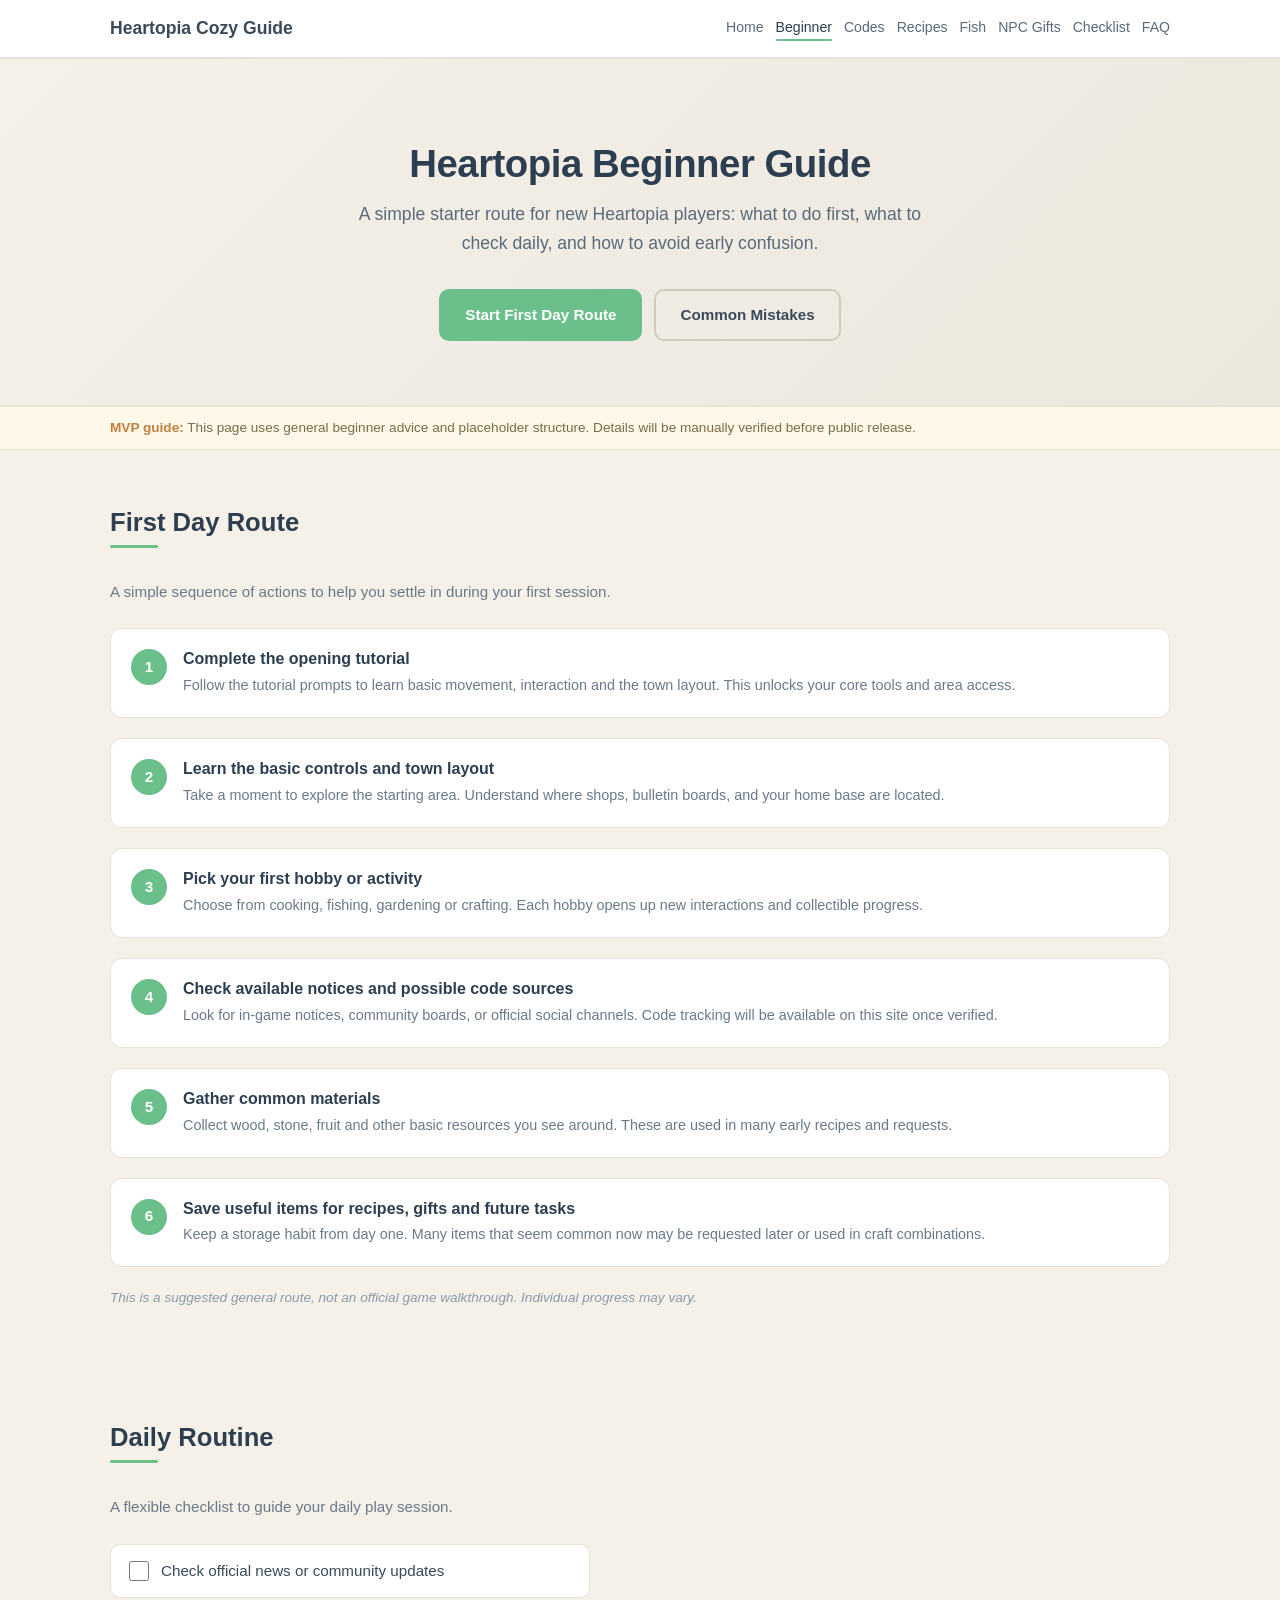
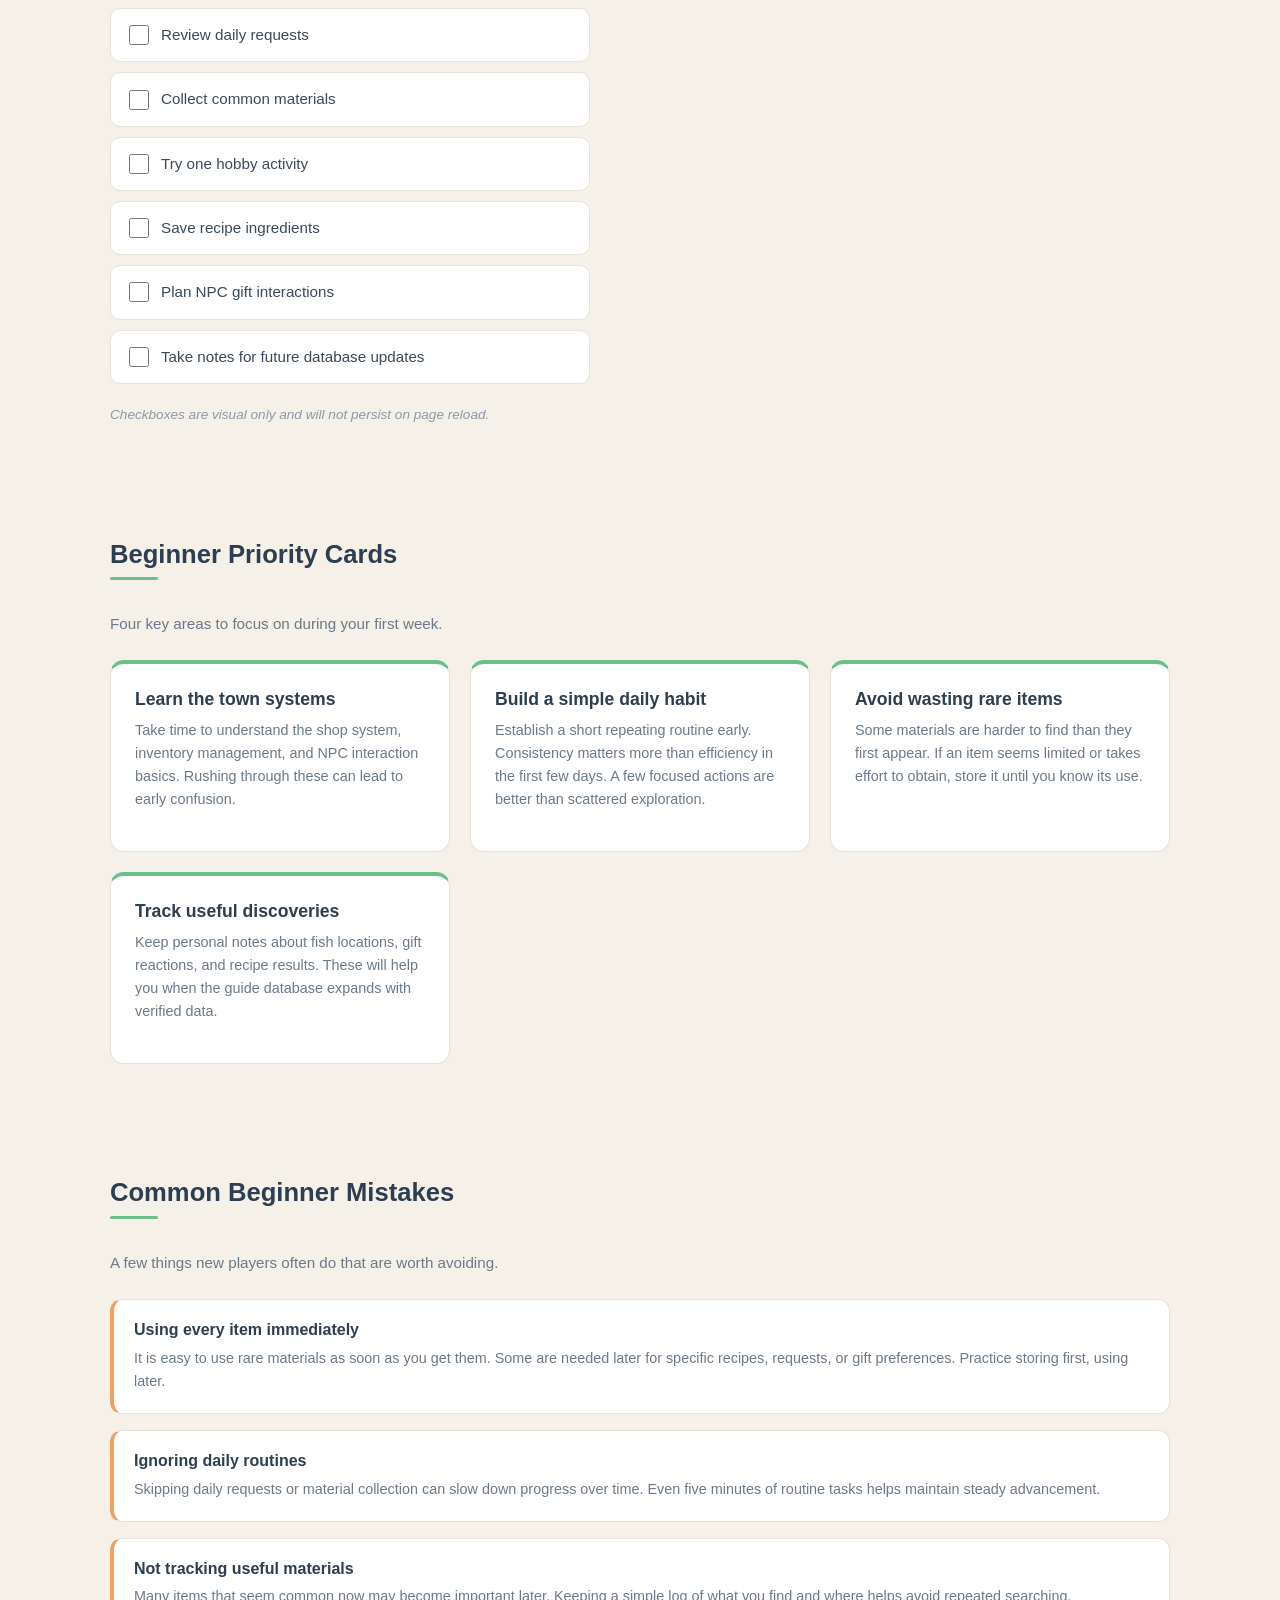
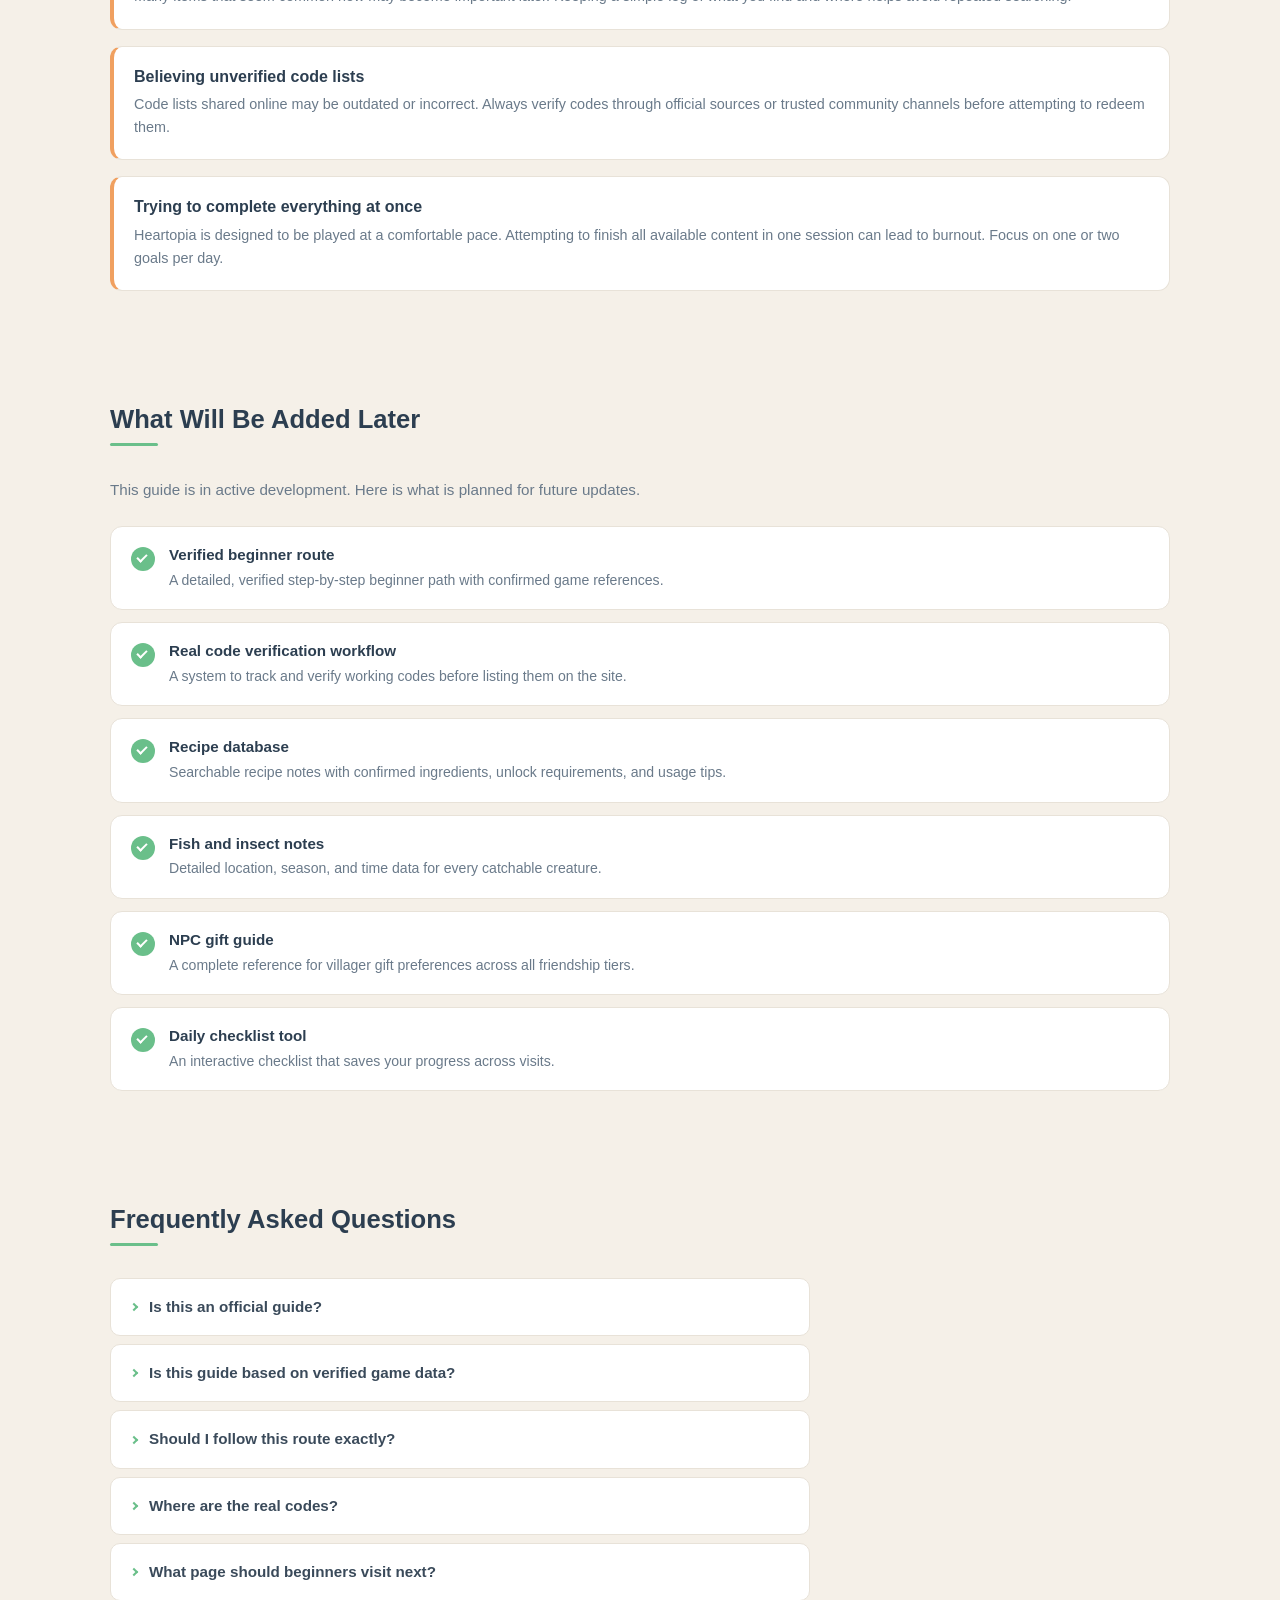
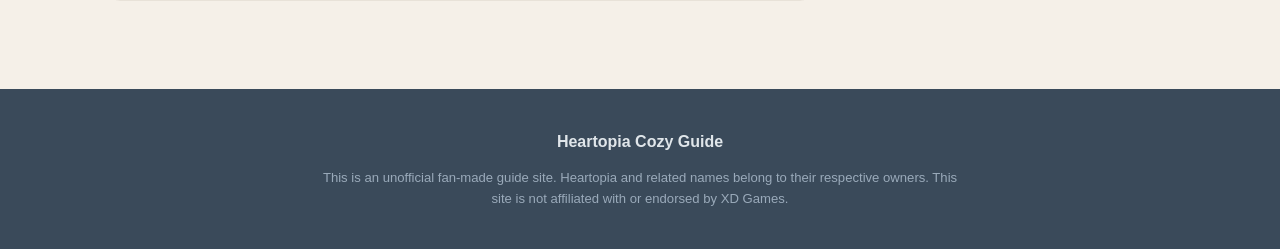
==== beginner-guide.html @ 48060cfd "feat: add heartopia cozy guide static mvp" ====
<!DOCTYPE html>
<html lang="en">
<head>
  <meta charset="UTF-8">
  <meta name="viewport" content="width=device-width, initial-scale=1.0">
  <title>Beginner Guide &mdash; Heartopia Cozy Guide</title>
  <link rel="stylesheet" href="styles.css">
</head>
<body>

  <!-- ===== HEADER ===== -->
  <header class="site-header">
    <div class="container header-inner">
      <a href="index.html" class="logo">Heartopia Cozy Guide</a>
      <nav class="main-nav">
        <a href="index.html">Home</a>
        <a href="beginner-guide.html" class="nav-active">Beginner</a>
        <a href="codes.html">Codes</a>
        <a href="recipes.html">Recipes</a>
        <a href="fish.html">Fish</a>
        <a href="npc-gifts.html">NPC Gifts</a>
        <a href="checklist.html">Checklist</a>
        <a href="#">FAQ</a>
      </nav>
    </div>
  </header>

  <!-- ===== HERO ===== -->
  <section class="hero">
    <div class="container hero-content">
      <h1>Heartopia Beginner Guide</h1>
      <p class="hero-subtitle">A simple starter route for new Heartopia players: what to do first, what to check daily, and how to avoid early confusion.</p>
      <div class="hero-actions">
        <a href="#first-day" class="btn btn-primary">Start First Day Route</a>
        <a href="#mistakes" class="btn btn-secondary">Common Mistakes</a>
      </div>
    </div>
  </section>

  <!-- ===== MVP STATUS BANNER ===== -->
  <div class="mvp-banner">
    <div class="container">
      <p><strong>MVP guide:</strong> This page uses general beginner advice and placeholder structure. Details will be manually verified before public release.</p>
    </div>
  </div>

  <!-- ===== FIRST DAY ROUTE ===== -->
  <section id="first-day" class="section">
    <div class="container">
      <h2 class="section-title">First Day Route</h2>
      <p class="section-subtitle">A simple sequence of actions to help you settle in during your first session.</p>
      <div class="steps-list">
        <div class="step">
          <span class="step-num">1</span>
          <div class="step-body">
            <h3>Complete the opening tutorial</h3>
            <p>Follow the tutorial prompts to learn basic movement, interaction and the town layout. This unlocks your core tools and area access.</p>
          </div>
        </div>
        <div class="step">
          <span class="step-num">2</span>
          <div class="step-body">
            <h3>Learn the basic controls and town layout</h3>
            <p>Take a moment to explore the starting area. Understand where shops, bulletin boards, and your home base are located.</p>
          </div>
        </div>
        <div class="step">
          <span class="step-num">3</span>
          <div class="step-body">
            <h3>Pick your first hobby or activity</h3>
            <p>Choose from cooking, fishing, gardening or crafting. Each hobby opens up new interactions and collectible progress.</p>
          </div>
        </div>
        <div class="step">
          <span class="step-num">4</span>
          <div class="step-body">
            <h3>Check available notices and possible code sources</h3>
            <p>Look for in-game notices, community boards, or official social channels. Code tracking will be available on this site once verified.</p>
          </div>
        </div>
        <div class="step">
          <span class="step-num">5</span>
          <div class="step-body">
            <h3>Gather common materials</h3>
            <p>Collect wood, stone, fruit and other basic resources you see around. These are used in many early recipes and requests.</p>
          </div>
        </div>
        <div class="step">
          <span class="step-num">6</span>
          <div class="step-body">
            <h3>Save useful items for recipes, gifts and future tasks</h3>
            <p>Keep a storage habit from day one. Many items that seem common now may be requested later or used in craft combinations.</p>
          </div>
        </div>
      </div>
      <p class="footnote">This is a suggested general route, not an official game walkthrough. Individual progress may vary.</p>
    </div>
  </section>

  <!-- ===== DAILY ROUTINE ===== -->
  <section class="section">
    <div class="container">
      <h2 class="section-title">Daily Routine</h2>
      <p class="section-subtitle">A flexible checklist to guide your daily play session.</p>
      <div class="checklist-items">
        <label class="check-item">
          <input type="checkbox"> <span>Check official news or community updates</span>
        </label>
        <label class="check-item">
          <input type="checkbox"> <span>Review daily requests</span>
        </label>
        <label class="check-item">
          <input type="checkbox"> <span>Collect common materials</span>
        </label>
        <label class="check-item">
          <input type="checkbox"> <span>Try one hobby activity</span>
        </label>
        <label class="check-item">
          <input type="checkbox"> <span>Save recipe ingredients</span>
        </label>
        <label class="check-item">
          <input type="checkbox"> <span>Plan NPC gift interactions</span>
        </label>
        <label class="check-item">
          <input type="checkbox"> <span>Take notes for future database updates</span>
        </label>
      </div>
      <p class="footnote">Checkboxes are visual only and will not persist on page reload.</p>
    </div>
  </section>

  <!-- ===== BEGINNER PRIORITY CARDS ===== -->
  <section class="section">
    <div class="container">
      <h2 class="section-title">Beginner Priority Cards</h2>
      <p class="section-subtitle">Four key areas to focus on during your first week.</p>
      <div class="cards-grid">
        <div class="card card-priority">
          <h3>Learn the town systems</h3>
          <p>Take time to understand the shop system, inventory management, and NPC interaction basics. Rushing through these can lead to early confusion.</p>
        </div>
        <div class="card card-priority">
          <h3>Build a simple daily habit</h3>
          <p>Establish a short repeating routine early. Consistency matters more than efficiency in the first few days. A few focused actions are better than scattered exploration.</p>
        </div>
        <div class="card card-priority">
          <h3>Avoid wasting rare items</h3>
          <p>Some materials are harder to find than they first appear. If an item seems limited or takes effort to obtain, store it until you know its use.</p>
        </div>
        <div class="card card-priority">
          <h3>Track useful discoveries</h3>
          <p>Keep personal notes about fish locations, gift reactions, and recipe results. These will help you when the guide database expands with verified data.</p>
        </div>
      </div>
    </div>
  </section>

  <!-- ===== COMMON BEGINNER MISTAKES ===== -->
  <section id="mistakes" class="section">
    <div class="container">
      <h2 class="section-title">Common Beginner Mistakes</h2>
      <p class="section-subtitle">A few things new players often do that are worth avoiding.</p>
      <div class="mistakes-list">
        <div class="mistake-item">
          <h3>Using every item immediately</h3>
          <p class="mistake-consequence">It is easy to use rare materials as soon as you get them. Some are needed later for specific recipes, requests, or gift preferences. Practice storing first, using later.</p>
        </div>
        <div class="mistake-item">
          <h3>Ignoring daily routines</h3>
          <p class="mistake-consequence">Skipping daily requests or material collection can slow down progress over time. Even five minutes of routine tasks helps maintain steady advancement.</p>
        </div>
        <div class="mistake-item">
          <h3>Not tracking useful materials</h3>
          <p class="mistake-consequence">Many items that seem common now may become important later. Keeping a simple log of what you find and where helps avoid repeated searching.</p>
        </div>
        <div class="mistake-item">
          <h3>Believing unverified code lists</h3>
          <p class="mistake-consequence">Code lists shared online may be outdated or incorrect. Always verify codes through official sources or trusted community channels before attempting to redeem them.</p>
        </div>
        <div class="mistake-item">
          <h3>Trying to complete everything at once</h3>
          <p class="mistake-consequence">Heartopia is designed to be played at a comfortable pace. Attempting to finish all available content in one session can lead to burnout. Focus on one or two goals per day.</p>
        </div>
      </div>
    </div>
  </section>

  <!-- ===== WHAT WILL BE ADDED LATER ===== -->
  <section class="section">
    <div class="container">
      <h2 class="section-title">What Will Be Added Later</h2>
      <p class="section-subtitle">This guide is in active development. Here is what is planned for future updates.</p>
      <div class="future-list">
        <div class="future-item">
          <span class="future-icon"></span>
          <div>
            <h3>Verified beginner route</h3>
            <p>A detailed, verified step-by-step beginner path with confirmed game references.</p>
          </div>
        </div>
        <div class="future-item">
          <span class="future-icon"></span>
          <div>
            <h3>Real code verification workflow</h3>
            <p>A system to track and verify working codes before listing them on the site.</p>
          </div>
        </div>
        <div class="future-item">
          <span class="future-icon"></span>
          <div>
            <h3>Recipe database</h3>
            <p>Searchable recipe notes with confirmed ingredients, unlock requirements, and usage tips.</p>
          </div>
        </div>
        <div class="future-item">
          <span class="future-icon"></span>
          <div>
            <h3>Fish and insect notes</h3>
            <p>Detailed location, season, and time data for every catchable creature.</p>
          </div>
        </div>
        <div class="future-item">
          <span class="future-icon"></span>
          <div>
            <h3>NPC gift guide</h3>
            <p>A complete reference for villager gift preferences across all friendship tiers.</p>
          </div>
        </div>
        <div class="future-item">
          <span class="future-icon"></span>
          <div>
            <h3>Daily checklist tool</h3>
            <p>An interactive checklist that saves your progress across visits.</p>
          </div>
        </div>
      </div>
    </div>
  </section>

  <!-- ===== FAQ ===== -->
  <section class="section">
    <div class="container">
      <h2 class="section-title">Frequently Asked Questions</h2>
      <div class="faq-list">
        <details class="faq-item">
          <summary>Is this an official guide?</summary>
          <p>No. This is an unofficial fan-made guide. It is not affiliated with XD Games or the Heartopia development team.</p>
        </details>
        <details class="faq-item">
          <summary>Is this guide based on verified game data?</summary>
          <p>Not yet. This MVP page uses general beginner advice and placeholder content. All data will be manually verified before the guide is marked as accurate.</p>
        </details>
        <details class="faq-item">
          <summary>Should I follow this route exactly?</summary>
          <p>No. This is a suggested path based on common beginner experiences. Your actual progress may differ depending on in-game updates, personal play style, and available content.</p>
        </details>
        <details class="faq-item">
          <summary>Where are the real codes?</summary>
          <p>No working codes are listed on this site yet. The Codes section currently shows sample placeholders. Verified codes will be added once a confirmation workflow is in place.</p>
        </details>
        <details class="faq-item">
          <summary>What page should beginners visit next?</summary>
          <p>Start with this beginner guide, then explore the Codes, Recipes, Fish and NPC Gifts sections as they become available. Each section will link back to related beginner content.</p>
        </details>
      </div>
    </div>
  </section>

  <!-- ===== FOOTER ===== -->
  <footer class="site-footer">
    <div class="container footer-inner">
      <p class="footer-brand">Heartopia Cozy Guide</p>
      <p class="footer-disclaimer">This is an unofficial fan-made guide site. Heartopia and related names belong to their respective owners. This site is not affiliated with or endorsed by XD Games.</p>
    </div>
  </footer>

  <script src="script.js"></script>
</body>
</html>
---- styles.css ----
/* ============================================================
   Heartopia Cozy Guide — Styles
   Cozy notebook / warm island journal theme
   ============================================================ */

/* ---------- Reset & Base ---------- */
*, *::before, *::after {
  box-sizing: border-box;
  margin: 0;
  padding: 0;
}

html {
  scroll-behavior: smooth;
}

body {
  font-family: -apple-system, BlinkMacSystemFont, "Segoe UI", Roboto, "Helvetica Neue", Arial, sans-serif;
  background-color: #F5F0E8;
  color: #3A4A5A;
  line-height: 1.6;
}

.container {
  max-width: 1100px;
  margin: 0 auto;
  padding: 0 20px;
}

/* ---------- Typography ---------- */
h1, h2, h3 {
  font-weight: 600;
  line-height: 1.3;
}

a {
  color: #6ABF8A;
  text-decoration: none;
  transition: color 0.2s;
}

a:hover {
  color: #5AAB7A;
}

.section {
  padding: 56px 0;
}

.section-title {
  font-size: 1.6rem;
  margin-bottom: 24px;
  color: #2C3E50;
  position: relative;
  padding-bottom: 8px;
}

.section-title::after {
  content: '';
  display: block;
  width: 48px;
  height: 3px;
  background: #6ABF8A;
  border-radius: 2px;
  margin-top: 6px;
}

.section-subtitle {
  font-size: 0.95rem;
  color: #6A7A8A;
  margin-bottom: 24px;
}

.footnote {
  font-size: 0.85rem;
  color: #8A9AAA;
  margin-top: 20px;
  font-style: italic;
}

/* ---------- Header ---------- */
.site-header {
  background: #FFFFFF;
  border-bottom: 2px solid #E8E2D8;
  padding: 12px 0;
  position: sticky;
  top: 0;
  z-index: 100;
}

.header-inner {
  display: flex;
  align-items: center;
  justify-content: space-between;
  flex-wrap: wrap;
  gap: 10px;
}

.logo {
  font-size: 1.1rem;
  font-weight: 700;
  color: #3A4A5A;
  white-space: nowrap;
}

.logo:hover {
  color: #6ABF8A;
}

.main-nav {
  display: flex;
  flex-wrap: wrap;
  gap: 6px 12px;
}

.main-nav a {
  font-size: 0.88rem;
  font-weight: 500;
  color: #5A6A7A;
  padding: 4px 0;
  position: relative;
}

.main-nav a::after {
  content: '';
  display: block;
  width: 0;
  height: 2px;
  background: #F0A060;
  transition: width 0.25s;
  border-radius: 1px;
}

.main-nav a:hover::after {
  width: 100%;
}

.main-nav a.nav-active {
  color: #2C3E50;
}

.main-nav a.nav-active::after {
  width: 100%;
  background: #6ABF8A;
}

/* ---------- Hero ---------- */
.hero {
  background: linear-gradient(135deg, #F5F0E8 0%, #EDE8DE 100%);
  padding: 80px 0 64px;
  text-align: center;
  border-bottom: 2px solid #E8E2D8;
}

.hero h1 {
  font-size: 2.4rem;
  color: #2C3E50;
  margin-bottom: 12px;
  letter-spacing: -0.5px;
}

.hero-subtitle {
  font-size: 1.1rem;
  color: #5A6A7A;
  max-width: 600px;
  margin: 0 auto 32px;
}

.hero-actions {
  display: flex;
  flex-wrap: wrap;
  gap: 12px;
  justify-content: center;
}

/* ---------- Buttons ---------- */
.btn {
  display: inline-block;
  padding: 12px 24px;
  border-radius: 10px;
  font-size: 0.95rem;
  font-weight: 600;
  cursor: pointer;
  transition: all 0.25s;
  border: 2px solid transparent;
}

.btn-primary {
  background: #6ABF8A;
  color: #FFFFFF;
  border-color: #6ABF8A;
}

.btn-primary:hover {
  background: #5AAB7A;
  border-color: #5AAB7A;
  color: #FFFFFF;
  transform: translateY(-1px);
  box-shadow: 0 4px 12px rgba(106, 191, 138, 0.3);
}

.btn-secondary {
  background: transparent;
  color: #3A4A5A;
  border-color: #D0CABE;
}

.btn-secondary:hover {
  background: #FFFFFF;
  border-color: #F0A060;
  color: #2C3E50;
  transform: translateY(-1px);
}

/* ---------- MVP Banner ---------- */
.mvp-banner {
  background: #FEF8E8;
  border-bottom: 1px solid #E8E2D8;
  padding: 10px 0;
  font-size: 0.85rem;
  color: #7A6A4A;
}

.mvp-banner strong {
  color: #C08040;
}

/* ---------- Quick Cards ---------- */
.cards-grid {
  display: grid;
  grid-template-columns: repeat(auto-fill, minmax(280px, 1fr));
  gap: 20px;
}

.card {
  background: #FFFFFF;
  border: 1px solid #E8E2D8;
  border-radius: 14px;
  padding: 24px;
  transition: transform 0.2s, box-shadow 0.2s;
}

.card:hover {
  transform: translateY(-3px);
  box-shadow: 0 8px 24px rgba(0, 0, 0, 0.06);
}

.card h3 {
  font-size: 1.1rem;
  color: #2C3E50;
  margin-bottom: 8px;
}

.card p {
  font-size: 0.9rem;
  color: #6A7A8A;
  margin-bottom: 16px;
}

.tag {
  display: inline-block;
  font-size: 0.75rem;
  font-weight: 600;
  padding: 4px 10px;
  border-radius: 20px;
  text-transform: uppercase;
  letter-spacing: 0.5px;
}

.tag-preview {
  background: #E8F5EE;
  color: #4A9A6A;
}

.tag-coming {
  background: #FEF0E6;
  color: #D08040;
}

/* ---------- Beginner Route Steps ---------- */
.steps-list {
  display: flex;
  flex-direction: column;
  gap: 20px;
}

.step {
  display: flex;
  gap: 16px;
  align-items: flex-start;
  background: #FFFFFF;
  border: 1px solid #E8E2D8;
  border-radius: 12px;
  padding: 20px;
}

.step-num {
  flex-shrink: 0;
  width: 36px;
  height: 36px;
  border-radius: 50%;
  background: #6ABF8A;
  color: #FFFFFF;
  display: flex;
  align-items: center;
  justify-content: center;
  font-weight: 700;
  font-size: 0.95rem;
}

.step-body h3 {
  font-size: 1rem;
  color: #2C3E50;
  margin-bottom: 4px;
}

.step-body p {
  font-size: 0.9rem;
  color: #6A7A8A;
}

/* ---------- Codes Preview ---------- */
.codes-warning {
  background: #FFF0E8;
  border: 1px solid #F0C8B0;
  border-radius: 10px;
  padding: 12px 16px;
  margin-bottom: 20px;
  font-size: 0.88rem;
  color: #8A4A2A;
  line-height: 1.5;
}

.codes-list {
  display: flex;
  flex-direction: column;
  gap: 12px;
  max-width: 520px;
}

.code-item {
  display: flex;
  align-items: center;
  justify-content: space-between;
  background: #FFFFFF;
  border: 1px solid #E8E2D8;
  border-radius: 10px;
  padding: 14px 18px;
}

.code-item code {
  font-family: "SF Mono", "Fira Code", "Consolas", monospace;
  font-size: 0.9rem;
  color: #2C3E50;
  background: #F5F0E8;
  padding: 4px 10px;
  border-radius: 6px;
  word-break: break-all;
}

.btn-copy {
  flex-shrink: 0;
  padding: 6px 16px;
  font-size: 0.82rem;
  font-weight: 600;
  background: #F0A060;
  color: #FFFFFF;
  border: none;
  border-radius: 8px;
  cursor: pointer;
  transition: background 0.2s;
}

.btn-copy:hover {
  background: #E08A40;
}

.btn-copy:active {
  transform: scale(0.96);
}

.btn-copy.copied {
  background: #6ABF8A;
}

/* ---------- Database Preview ---------- */
.db-grid {
  display: grid;
  grid-template-columns: repeat(auto-fill, minmax(280px, 1fr));
  gap: 24px;
}

.db-block {
  background: #FFFFFF;
  border: 1px solid #E8E2D8;
  border-radius: 14px;
  padding: 20px;
}

.db-block h3 {
  font-size: 1.05rem;
  color: #2C3E50;
  margin-bottom: 14px;
}

.db-block table {
  width: 100%;
  border-collapse: collapse;
  font-size: 0.88rem;
}

.db-block th {
  text-align: left;
  font-weight: 600;
  color: #3A4A5A;
  padding: 8px 6px 8px 0;
  border-bottom: 2px solid #E8E2D8;
}

.db-block td {
  padding: 8px 6px 8px 0;
  border-bottom: 1px solid #F0ECE4;
  color: #5A6A7A;
}

.db-block tr:last-child td {
  border-bottom: none;
}

.db-note {
  font-size: 0.82rem;
  color: #8A9AAA;
  margin-top: 12px;
  padding-top: 10px;
  border-top: 1px solid #F0ECE4;
  font-style: italic;
}

/* ---------- Checklist ---------- */
.checklist-items {
  display: flex;
  flex-direction: column;
  gap: 10px;
  max-width: 480px;
}

.check-item {
  display: flex;
  align-items: center;
  gap: 12px;
  background: #FFFFFF;
  border: 1px solid #E8E2D8;
  border-radius: 10px;
  padding: 14px 18px;
  font-size: 0.95rem;
  color: #3A4A5A;
  cursor: pointer;
  transition: background 0.2s;
}

.check-item:hover {
  background: #FAF8F4;
}

.check-item input[type="checkbox"] {
  width: 20px;
  height: 20px;
  accent-color: #6ABF8A;
  cursor: pointer;
  border-radius: 4px;
  flex-shrink: 0;
}

.check-item input[type="checkbox"]:checked + span {
  color: #8A9AAA;
  text-decoration: line-through;
}

/* ---------- Beginner Guide: Mistakes ---------- */
.mistakes-list {
  display: flex;
  flex-direction: column;
  gap: 16px;
}

.mistake-item {
  background: #FFFFFF;
  border: 1px solid #E8E2D8;
  border-radius: 12px;
  padding: 20px;
  border-left: 4px solid #F0A060;
}

.mistake-item h3 {
  font-size: 1rem;
  color: #2C3E50;
  margin-bottom: 6px;
}

.mistake-consequence {
  font-size: 0.9rem;
  color: #6A7A8A;
  line-height: 1.6;
}

/* ---------- Beginner Guide: Priority Cards ---------- */
.card-priority {
  border-top: 4px solid #6ABF8A;
}

/* ---------- Beginner Guide: Future List ---------- */
.future-list {
  display: flex;
  flex-direction: column;
  gap: 12px;
}

.future-item {
  display: flex;
  gap: 14px;
  align-items: flex-start;
  background: #FFFFFF;
  border: 1px solid #E8E2D8;
  border-radius: 12px;
  padding: 18px 20px;
}

.future-icon {
  flex-shrink: 0;
  width: 24px;
  height: 24px;
  border-radius: 50%;
  background: #6ABF8A;
  margin-top: 2px;
  position: relative;
}

.future-icon::after {
  content: '';
  position: absolute;
  left: 8px;
  top: 5px;
  width: 6px;
  height: 10px;
  border: solid #FFFFFF;
  border-width: 0 2px 2px 0;
  transform: rotate(45deg);
}

.future-item h3 {
  font-size: 0.95rem;
  color: #2C3E50;
  margin-bottom: 4px;
}

.future-item p {
  font-size: 0.88rem;
  color: #6A7A8A;
}

/* ---------- FAQ ---------- */
.faq-list {
  display: flex;
  flex-direction: column;
  gap: 8px;
  max-width: 700px;
}

.faq-item {
  background: #FFFFFF;
  border: 1px solid #E8E2D8;
  border-radius: 10px;
  overflow: hidden;
}

.faq-item summary {
  padding: 16px 20px;
  font-weight: 600;
  font-size: 0.95rem;
  color: #3A4A5A;
  cursor: pointer;
  list-style: none;
  display: flex;
  align-items: center;
  transition: color 0.2s;
}

.faq-item summary::-webkit-details-marker {
  display: none;
}

.faq-item summary::before {
  content: '';
  display: inline-block;
  width: 6px;
  height: 6px;
  border-right: 2px solid #6ABF8A;
  border-bottom: 2px solid #6ABF8A;
  transform: rotate(-45deg);
  margin-right: 12px;
  transition: transform 0.25s;
  flex-shrink: 0;
}

.faq-item[open] summary::before {
  transform: rotate(45deg);
}

.faq-item summary:hover {
  color: #2C3E50;
}

.faq-item p {
  padding: 0 20px 16px 38px;
  font-size: 0.9rem;
  color: #6A7A8A;
  line-height: 1.6;
}

/* ---------- Recipes: Status Cards ---------- */
.status-card {
  border-top: 4px solid #F0A060;
}

/* ---------- Recipes: Search Box ---------- */
.search-box {
  margin-bottom: 20px;
}

.search-box input {
  width: 100%;
  max-width: 400px;
  padding: 10px 16px;
  font-size: 0.95rem;
  font-family: inherit;
  border: 2px solid #D0CABE;
  border-radius: 10px;
  background: #FFFFFF;
  color: #3A4A5A;
  outline: none;
  transition: border-color 0.2s;
}

.search-box input:focus {
  border-color: #6ABF8A;
}

.search-box input::placeholder {
  color: #AAB5C0;
}

/* ---------- Recipes: Table ---------- */
.table-wrap {
  overflow-x: auto;
}

.recipe-table,
.data-table {
  width: 100%;
  border-collapse: collapse;
  font-size: 0.88rem;
  background: #FFFFFF;
  border: 1px solid #E8E2D8;
  border-radius: 14px;
  overflow: hidden;
}

.recipe-table th,
.data-table th {
  text-align: left;
  font-weight: 600;
  color: #FFFFFF;
  background: #6ABF8A;
  padding: 12px 14px;
  white-space: nowrap;
}

.recipe-table td,
.data-table td {
  padding: 11px 14px;
  border-bottom: 1px solid #F0ECE4;
  color: #5A6A7A;
}

.recipe-table tbody tr:last-child td,
.data-table tbody tr:last-child td {
  border-bottom: none;
}

.recipe-table tbody tr:hover,
.data-table tbody tr:hover {
  background: #F8FCFA;
}

.status-placeholder {
  display: inline-block;
  font-size: 0.78rem;
  font-weight: 600;
  padding: 3px 10px;
  border-radius: 20px;
  background: #FEF0E6;
  color: #D08040;
  text-transform: uppercase;
  letter-spacing: 0.5px;
}

.search-no-result {
  font-size: 0.9rem;
  color: #8A9AAA;
  padding: 20px 0 0;
  font-style: italic;
}

/* ---------- Recipes: Data Policy ---------- */
.data-policy {
  display: grid;
  grid-template-columns: repeat(auto-fill, minmax(280px, 1fr));
  gap: 16px;
}

.policy-item {
  background: #FFFFFF;
  border: 1px solid #E8E2D8;
  border-radius: 12px;
  padding: 20px;
}

.policy-item h3 {
  font-size: 0.95rem;
  color: #2C3E50;
  margin-bottom: 8px;
}

.policy-item p {
  font-size: 0.88rem;
  color: #6A7A8A;
  line-height: 1.6;
}

/* ---------- Codes: Empty State ---------- */
.empty-state {
  background: #FFFFFF;
  border: 2px dashed #D0CABE;
  border-radius: 14px;
  padding: 48px 24px;
  text-align: center;
}

.empty-state-title {
  font-size: 1.2rem;
  font-weight: 700;
  color: #3A4A5A;
  margin-bottom: 12px;
}

.empty-state-desc {
  font-size: 0.9rem;
  color: #6A7A8A;
  line-height: 1.6;
  max-width: 520px;
  margin: 0 auto;
}

/* ---------- Codes: Code Status Cards ---------- */
.code-status-grid {
  grid-template-columns: repeat(auto-fill, minmax(220px, 1fr));
}

.code-status {
  border-top: 4px solid #F0A060;
  text-align: center;
}

.code-status h3 {
  color: #2C3E50;
  margin-bottom: 8px;
}

.code-status p {
  font-size: 0.88rem;
  margin-bottom: 0;
}

/* ---------- Codes: Table Empty Row ---------- */
.data-table td.empty-row {
  text-align: center;
  font-style: italic;
  color: #8A9AAA;
  padding: 24px 14px;
}

/* ---------- Checklist: Groups ---------- */
.checklist-groups {
  display: grid;
  grid-template-columns: repeat(auto-fill, minmax(300px, 1fr));
  gap: 20px;
}

.checklist-card {
  background: #FFFFFF;
  border: 1px solid #E8E2D8;
  border-radius: 14px;
  padding: 20px;
}

.checklist-group-title {
  font-size: 1rem;
  color: #2C3E50;
  margin-bottom: 14px;
  padding-bottom: 8px;
  border-bottom: 2px solid #6ABF8A;
}

.checklist-group {
  display: flex;
  flex-direction: column;
  gap: 8px;
}

.checklist-item {
  font-size: 0.88rem;
  padding: 10px 14px;
  cursor: pointer;
}

/* ---------- Checklist: Progress Placeholder ---------- */
.progress-placeholder {
  background: #FFFFFF;
  border: 2px dashed #D0CABE;
  border-radius: 14px;
  padding: 36px 24px;
  text-align: center;
}

.progress-placeholder-title {
  font-size: 1rem;
  font-weight: 700;
  color: #3A4A5A;
  margin-bottom: 10px;
}

.progress-placeholder-desc {
  font-size: 0.9rem;
  color: #6A7A8A;
  line-height: 1.6;
  max-width: 480px;
  margin: 0 auto;
}

/* ---------- Footer ---------- */
.site-footer {
  background: #3A4A5A;
  color: #C0C8D0;
  padding: 40px 0;
  margin-top: 32px;
}

.footer-inner {
  text-align: center;
}

.footer-brand {
  font-size: 1rem;
  font-weight: 700;
  color: #E0E6EA;
  margin-bottom: 12px;
}

.footer-disclaimer {
  font-size: 0.82rem;
  line-height: 1.6;
  max-width: 650px;
  margin: 0 auto;
  color: #9AAABA;
}

/* ---------- Responsive ---------- */
@media (max-width: 640px) {
  .hero {
    padding: 48px 0 40px;
  }

  .hero h1 {
    font-size: 1.6rem;
  }

  .hero-subtitle {
    font-size: 0.95rem;
  }

  .hero-actions {
    flex-direction: column;
    align-items: center;
  }

  .btn {
    width: 100%;
    max-width: 320px;
    text-align: center;
  }

  .section {
    padding: 36px 0;
  }

  .section-title {
    font-size: 1.3rem;
  }

  .cards-grid {
    grid-template-columns: 1fr;
  }

  .db-grid {
    grid-template-columns: 1fr;
  }

  .header-inner {
    flex-direction: column;
    align-items: flex-start;
  }
}

@media (min-width: 641px) and (max-width: 900px) {
  .cards-grid {
    grid-template-columns: repeat(2, 1fr);
  }

  .db-grid {
    grid-template-columns: repeat(2, 1fr);
  }
}
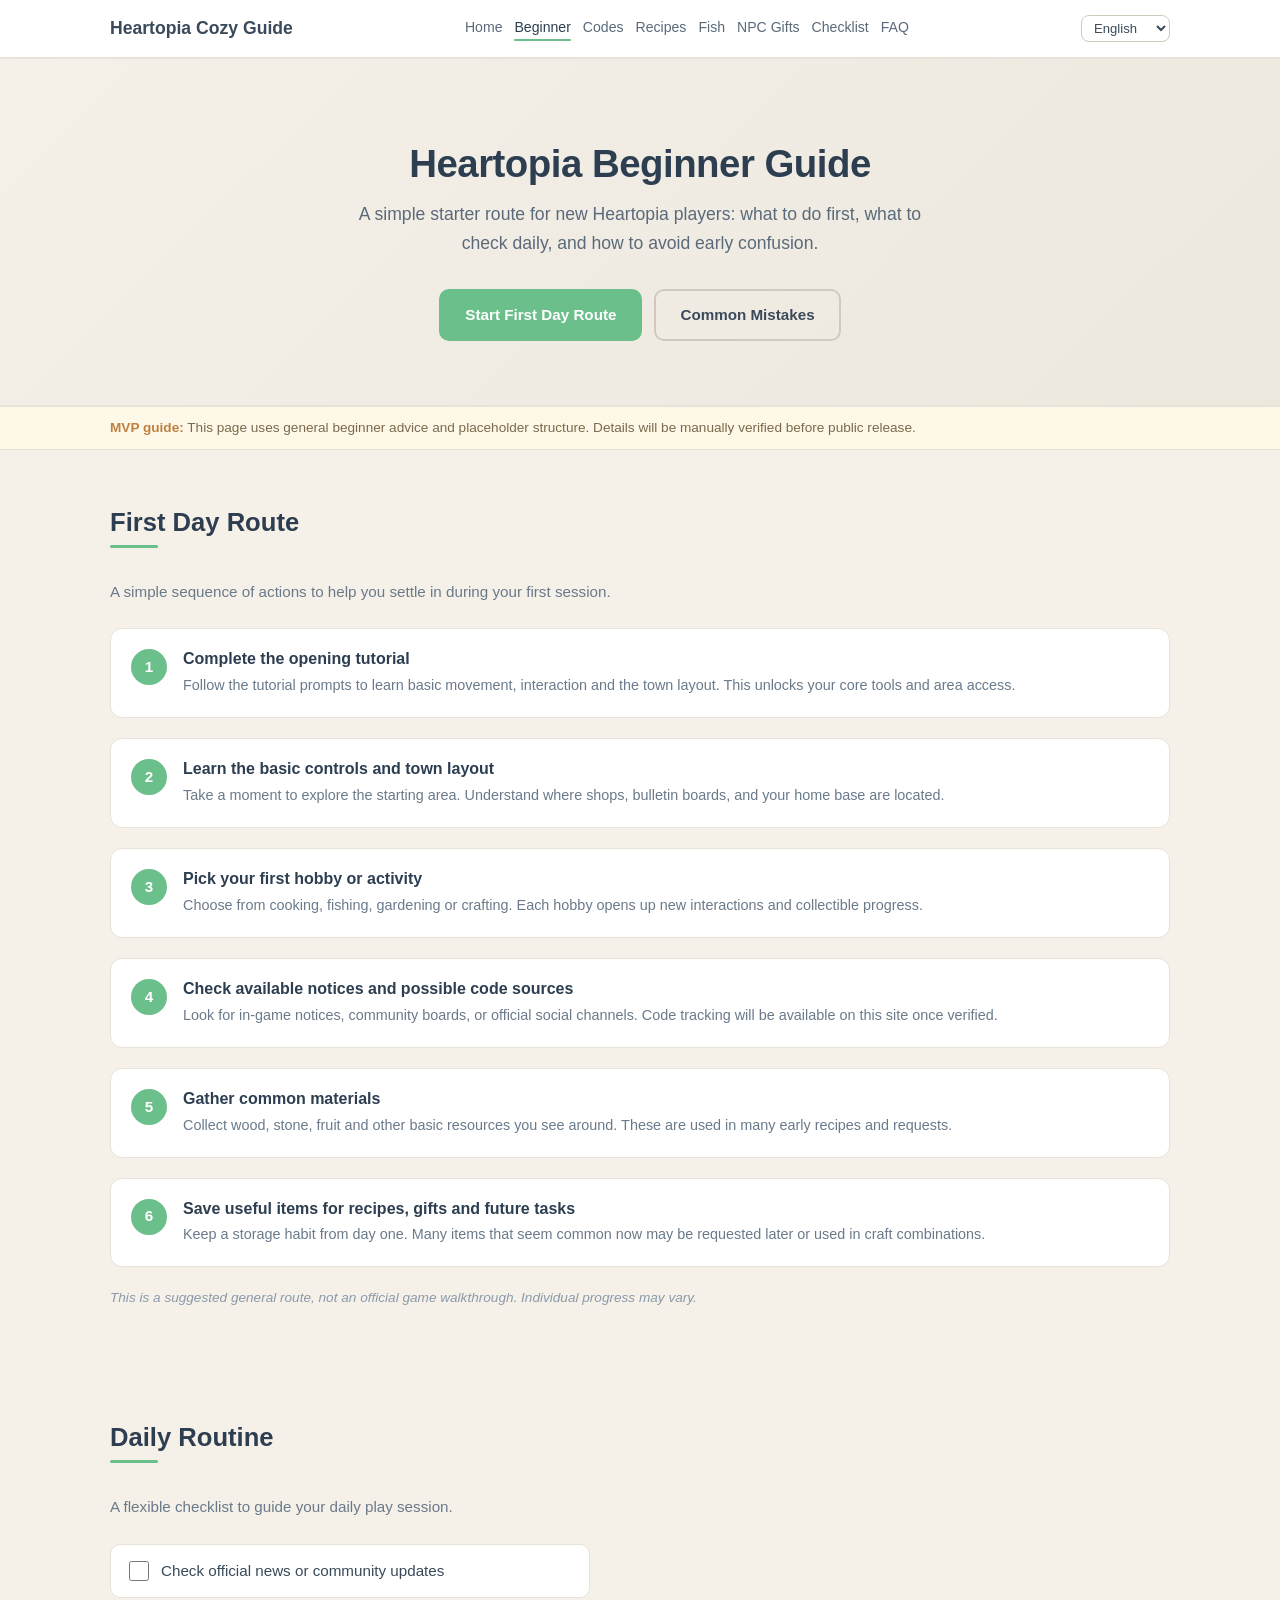
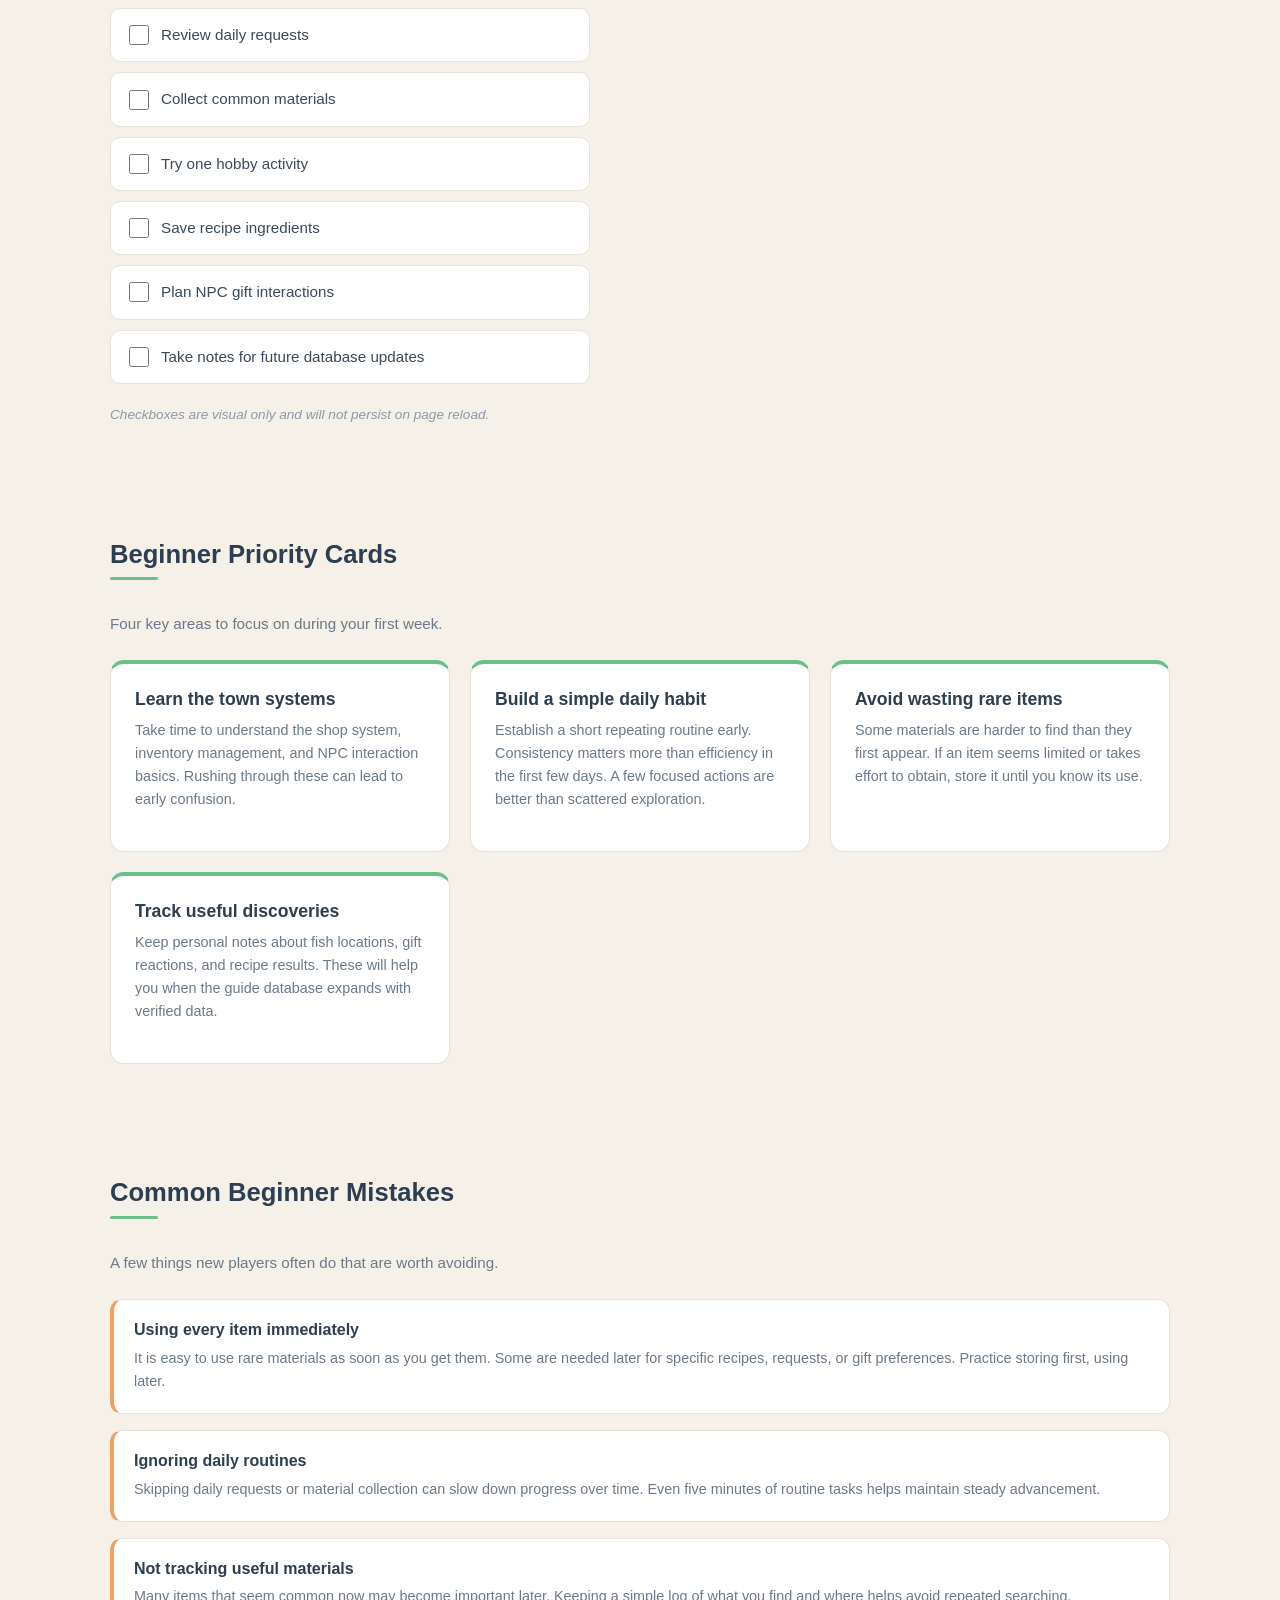
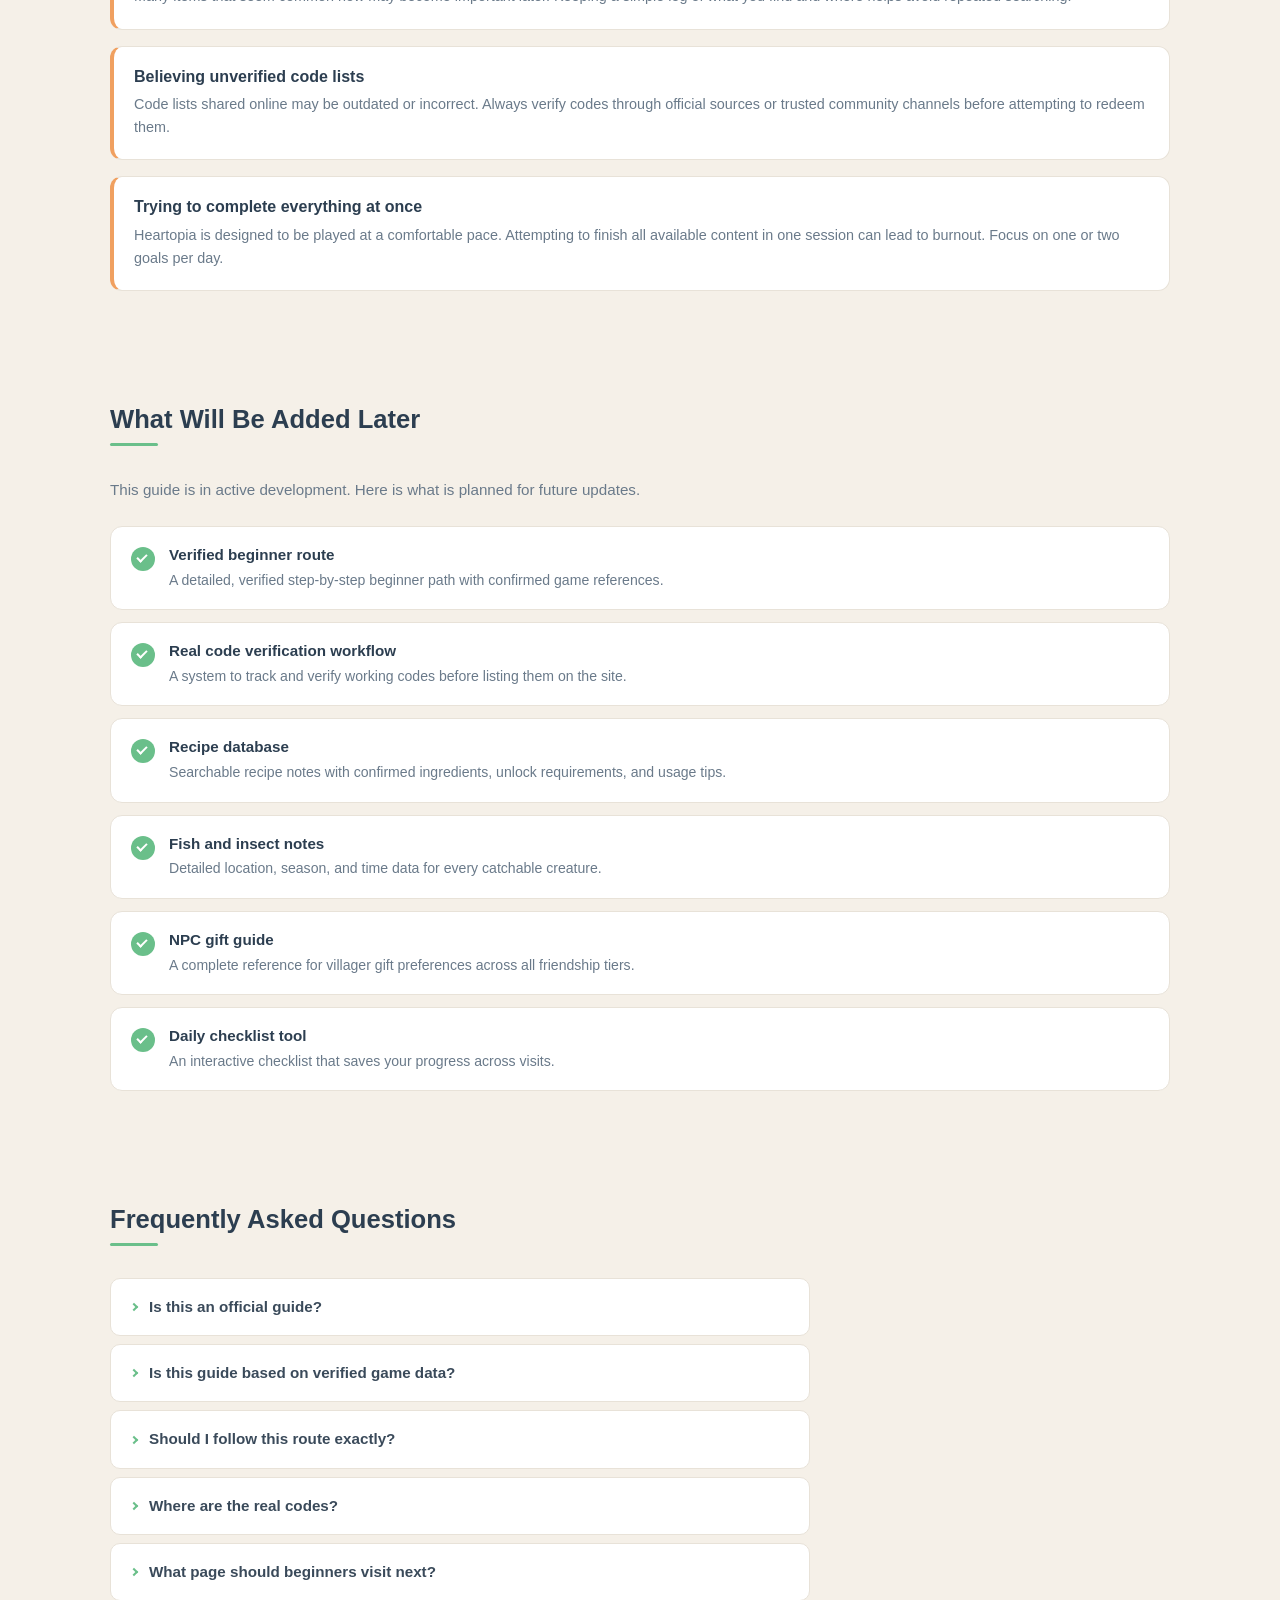
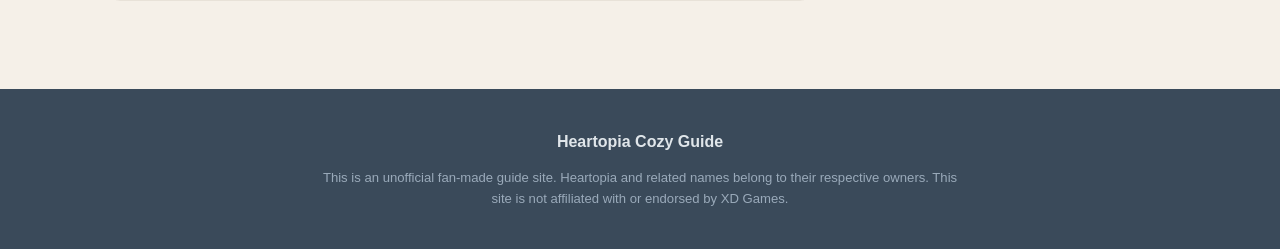
==== commit d54f2a48: "feat: add language selector and fix faq navigation" ====
--- a/beginner-guide.html
+++ b/beginner-guide.html
@@ -20,8 +20,18 @@
         <a href="fish.html">Fish</a>
         <a href="npc-gifts.html">NPC Gifts</a>
         <a href="checklist.html">Checklist</a>
-        <a href="#">FAQ</a>
+        <a href="index.html#faq">FAQ</a>
       </nav>
+      <div class="language-wrapper">
+        <select class="language-select" aria-label="Select language">
+          <option value="en">English</option>
+          <option value="zh">中文</option>
+          <option value="ru">Русский</option>
+          <option value="fr">Français</option>
+          <option value="ja">日本語</option>
+          <option value="ko">한국어</option>
+        </select>
+      </div>
     </div>
   </header>
 
--- a/styles.css
+++ b/styles.css
@@ -847,6 +847,51 @@
   margin: 0 auto;
 }
 
+/* ---------- Language Selector ---------- */
+.language-wrapper {
+  flex-shrink: 0;
+}
+
+.language-select {
+  font-family: inherit;
+  font-size: 0.82rem;
+  padding: 4px 8px;
+  border: 1px solid #D0CABE;
+  border-radius: 8px;
+  background: #FFFFFF;
+  color: #3A4A5A;
+  cursor: pointer;
+  outline: none;
+  transition: border-color 0.2s;
+}
+
+.language-select:focus {
+  border-color: #6ABF8A;
+}
+
+.language-toast {
+  position: fixed;
+  bottom: 24px;
+  left: 50%;
+  transform: translateX(-50%) translateY(20px);
+  background: #3A4A5A;
+  color: #FFFFFF;
+  padding: 12px 24px;
+  border-radius: 10px;
+  font-size: 0.88rem;
+  max-width: 90vw;
+  text-align: center;
+  opacity: 0;
+  transition: opacity 0.3s, transform 0.3s;
+  z-index: 200;
+  pointer-events: none;
+}
+
+.language-toast.language-toast-show {
+  opacity: 1;
+  transform: translateX(-50%) translateY(0);
+}
+
 /* ---------- Footer ---------- */
 .site-footer {
   background: #3A4A5A;
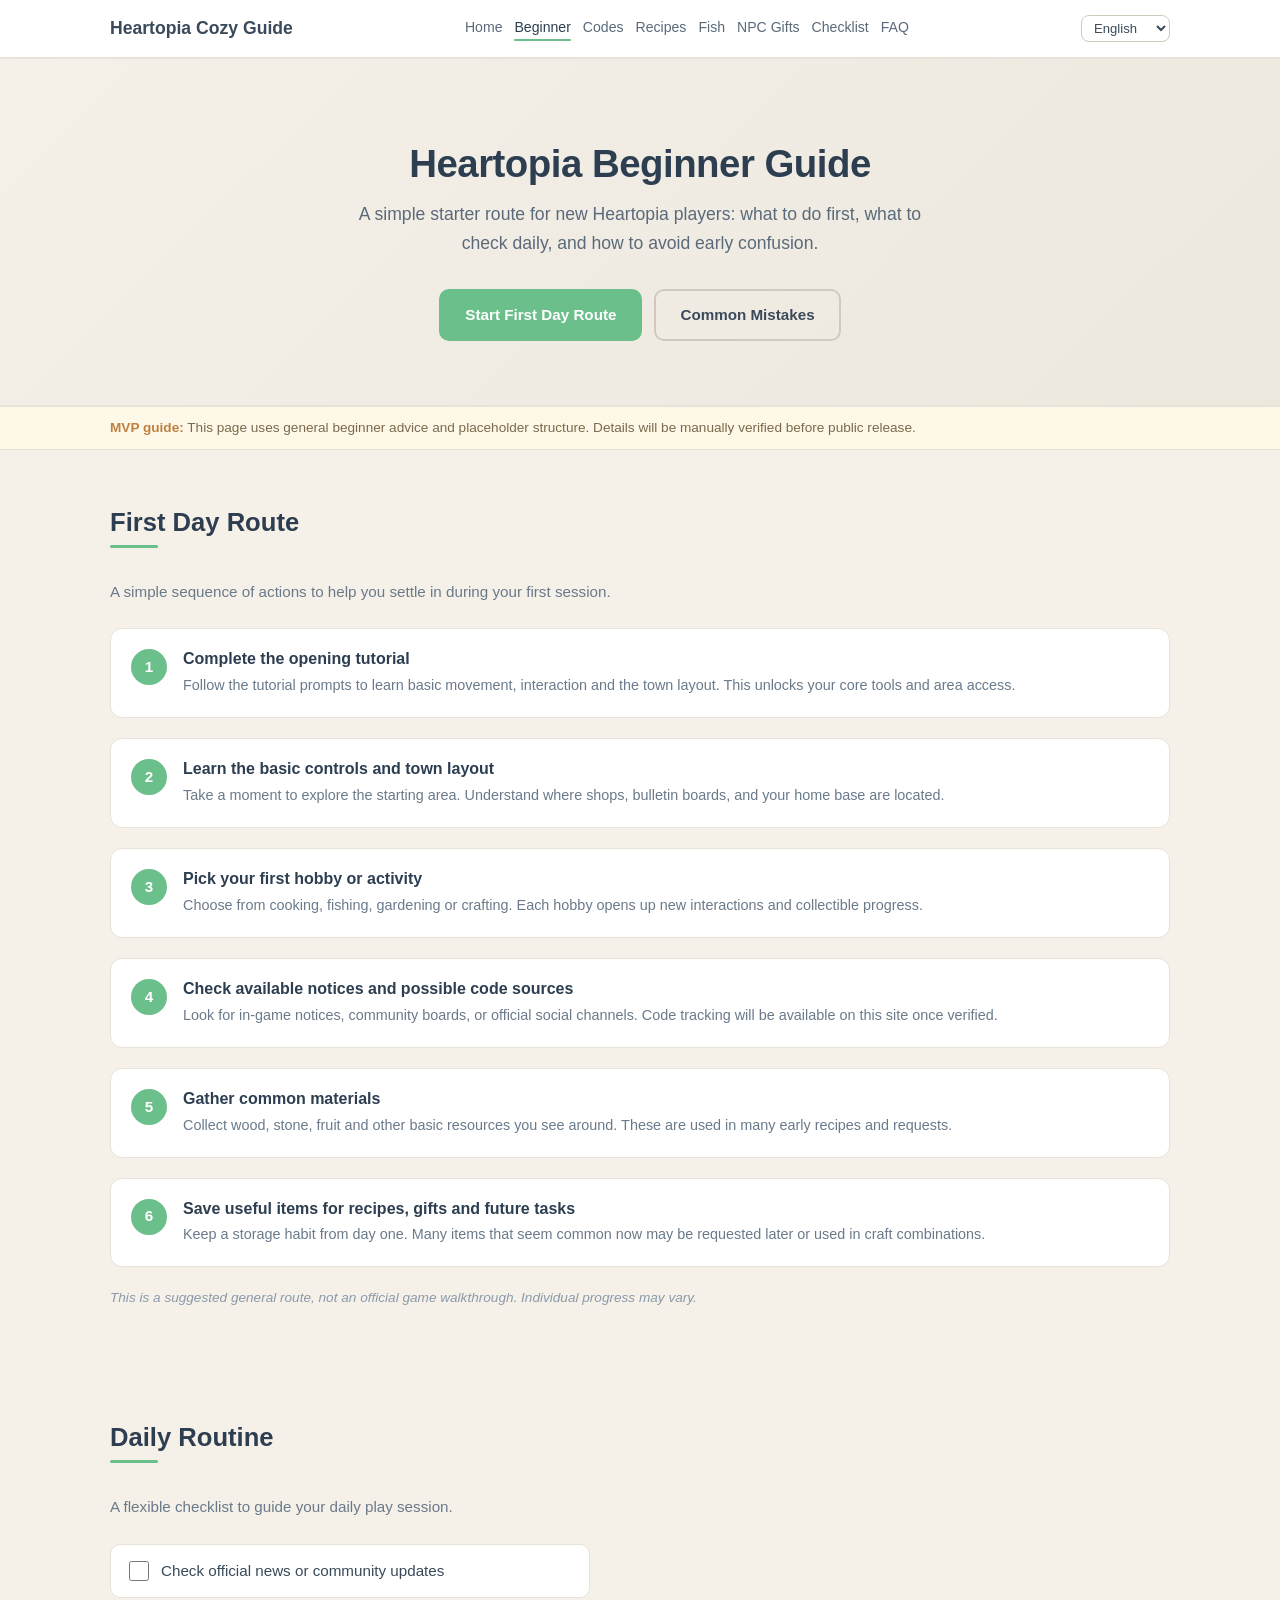
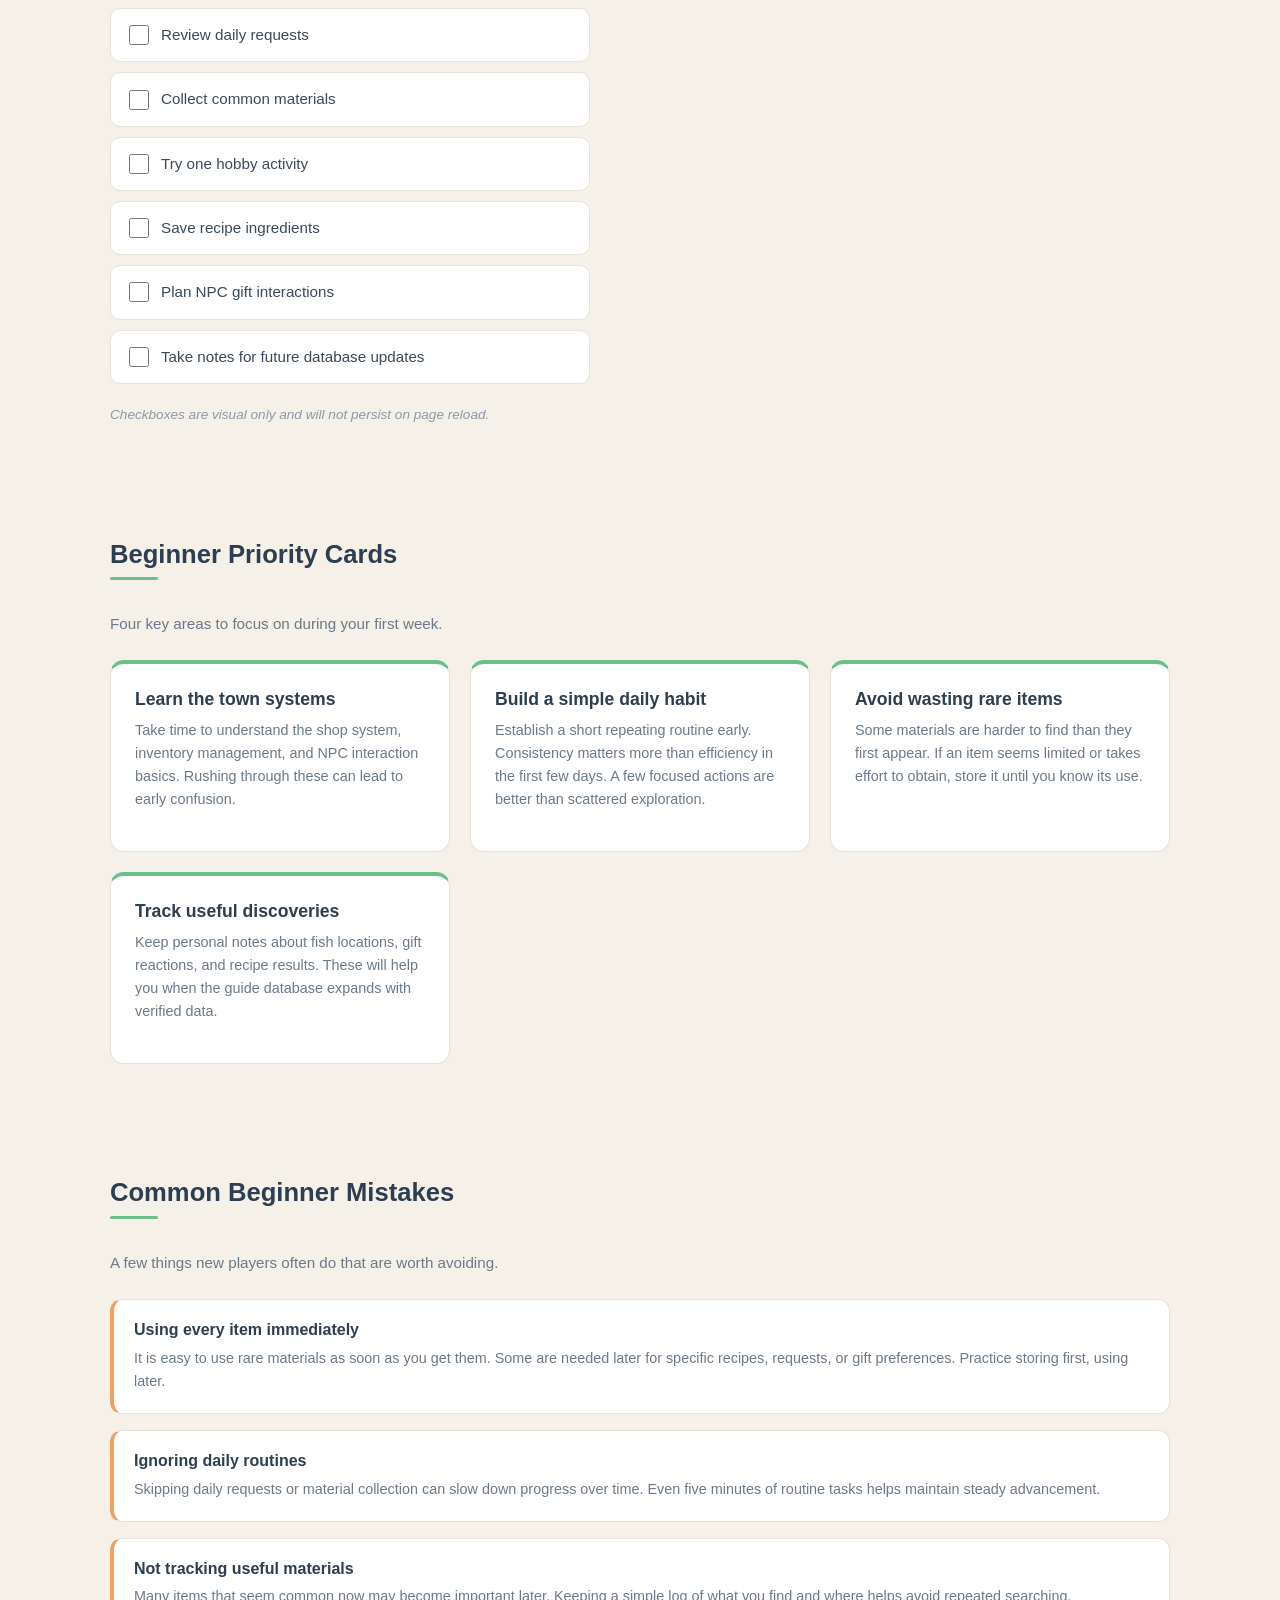
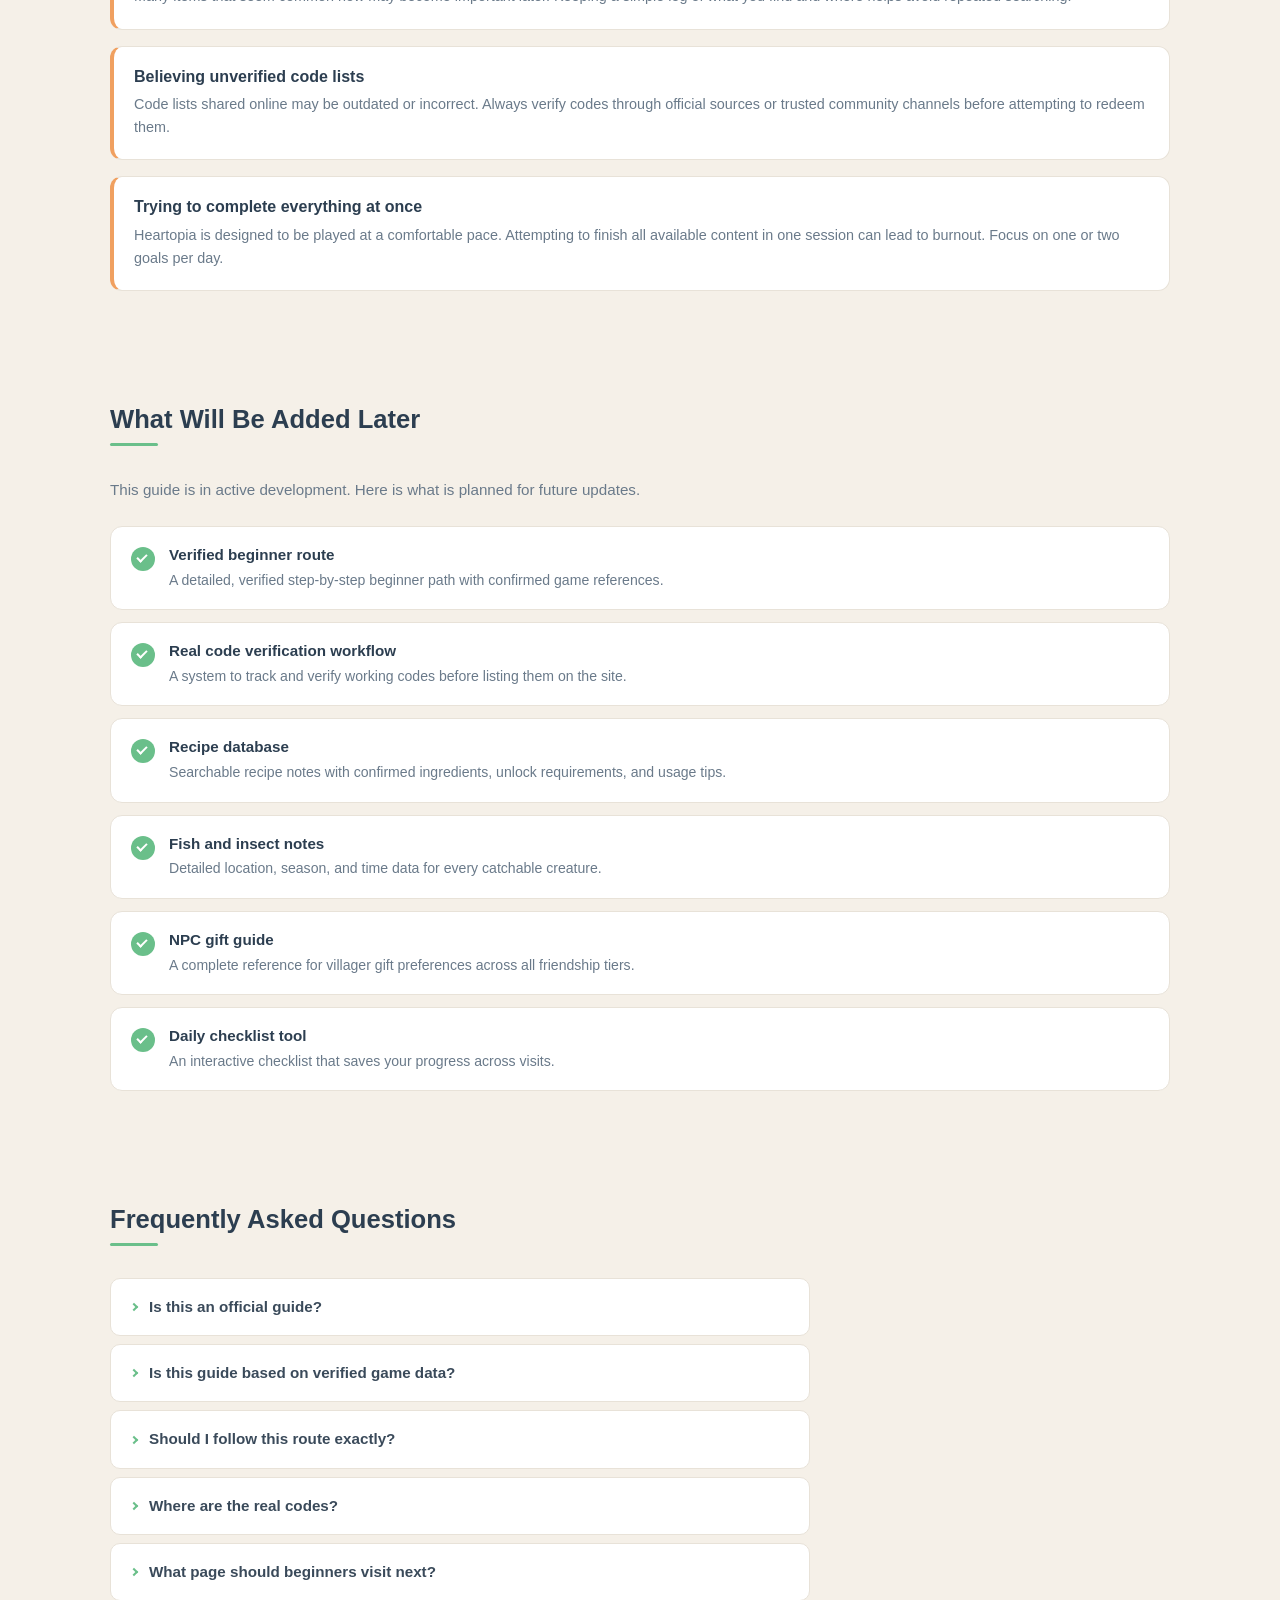
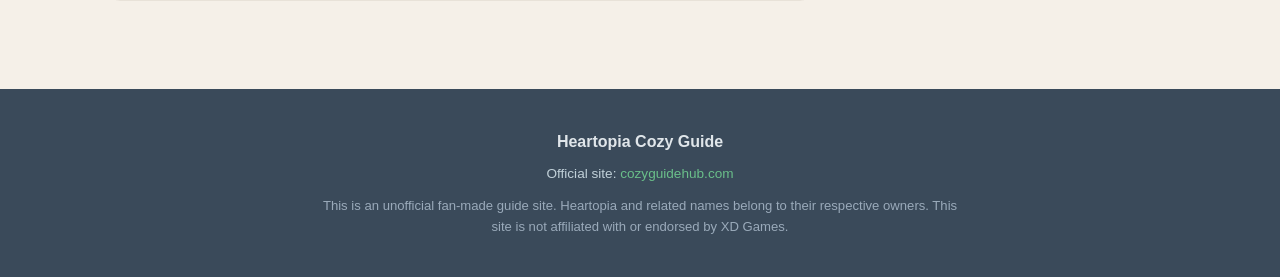
==== commit 8ae24e50: "chore: update site identity and meta descriptions" ====
--- a/beginner-guide.html
+++ b/beginner-guide.html
@@ -3,7 +3,8 @@
 <head>
   <meta charset="UTF-8">
   <meta name="viewport" content="width=device-width, initial-scale=1.0">
-  <title>Beginner Guide &mdash; Heartopia Cozy Guide</title>
+  <title>Beginner Guide | Cozy Guide Hub</title>
+  <meta name="description" content="A fan-made beginner guide page for Heartopia players with first-day route ideas, daily routine notes, and MVP placeholder guidance.">
   <link rel="stylesheet" href="styles.css">
 </head>
 <body>
@@ -18,7 +19,7 @@
         <a href="codes.html">Codes</a>
         <a href="recipes.html">Recipes</a>
         <a href="fish.html">Fish</a>
-        <a href="npc-gifts.html">NPC Gifts</a>
+        <a href="npc-gifts.html"><span class="nav-full">NPC Gifts</span><span class="nav-short">NPC</span></a>
         <a href="checklist.html">Checklist</a>
         <a href="index.html#faq">FAQ</a>
       </nav>
@@ -280,6 +281,7 @@
   <footer class="site-footer">
     <div class="container footer-inner">
       <p class="footer-brand">Heartopia Cozy Guide</p>
+      <p class="footer-site">Official site: <a href="https://cozyguidehub.com">cozyguidehub.com</a></p>
       <p class="footer-disclaimer">This is an unofficial fan-made guide site. Heartopia and related names belong to their respective owners. This site is not affiliated with or endorsed by XD Games.</p>
     </div>
   </footer>
--- a/styles.css
+++ b/styles.css
@@ -119,6 +119,7 @@
   color: #5A6A7A;
   padding: 4px 0;
   position: relative;
+  white-space: nowrap;
 }
 
 .main-nav a::after {
@@ -143,6 +144,9 @@
   width: 100%;
   background: #6ABF8A;
 }
+
+.nav-full { display: inline; }
+.nav-short { display: none; }
 
 /* ---------- Hero ---------- */
 .hero {
@@ -908,7 +912,22 @@
   font-size: 1rem;
   font-weight: 700;
   color: #E0E6EA;
-  margin-bottom: 12px;
+  margin-bottom: 8px;
+}
+
+.footer-site {
+  font-size: 0.85rem;
+  margin-bottom: 10px;
+  color: #C0D0D8;
+}
+
+.footer-site a {
+  color: #6ABF8A;
+  text-decoration: none;
+}
+
+.footer-site a:hover {
+  text-decoration: underline;
 }
 
 .footer-disclaimer {
@@ -921,6 +940,50 @@
 
 /* ---------- Responsive ---------- */
 @media (max-width: 640px) {
+  .header-inner {
+    flex-direction: row;
+    flex-wrap: wrap;
+    align-items: center;
+  }
+
+  .nav-full { display: none; }
+  .nav-short { display: inline; }
+
+  .main-nav {
+    order: 3;
+    width: 100%;
+    overflow-x: auto;
+    -webkit-overflow-scrolling: touch;
+    flex-wrap: nowrap;
+    gap: 4px;
+    padding: 6px 0;
+    -ms-overflow-style: none;
+    scrollbar-width: none;
+  }
+
+  .main-nav::-webkit-scrollbar {
+    display: none;
+  }
+
+  .main-nav a {
+    white-space: nowrap;
+    flex-shrink: 0;
+    padding: 0.35rem 0.5rem;
+  }
+
+  .main-nav a.nav-active {
+    background: rgba(106, 191, 138, 0.14);
+    border-radius: 999px;
+  }
+
+  .main-nav a.nav-active::after {
+    display: none;
+  }
+
+  .language-wrapper {
+    margin-left: auto;
+  }
+
   .hero {
     padding: 48px 0 40px;
   }
@@ -959,11 +1022,6 @@
   .db-grid {
     grid-template-columns: 1fr;
   }
-
-  .header-inner {
-    flex-direction: column;
-    align-items: flex-start;
-  }
 }
 
 @media (min-width: 641px) and (max-width: 900px) {
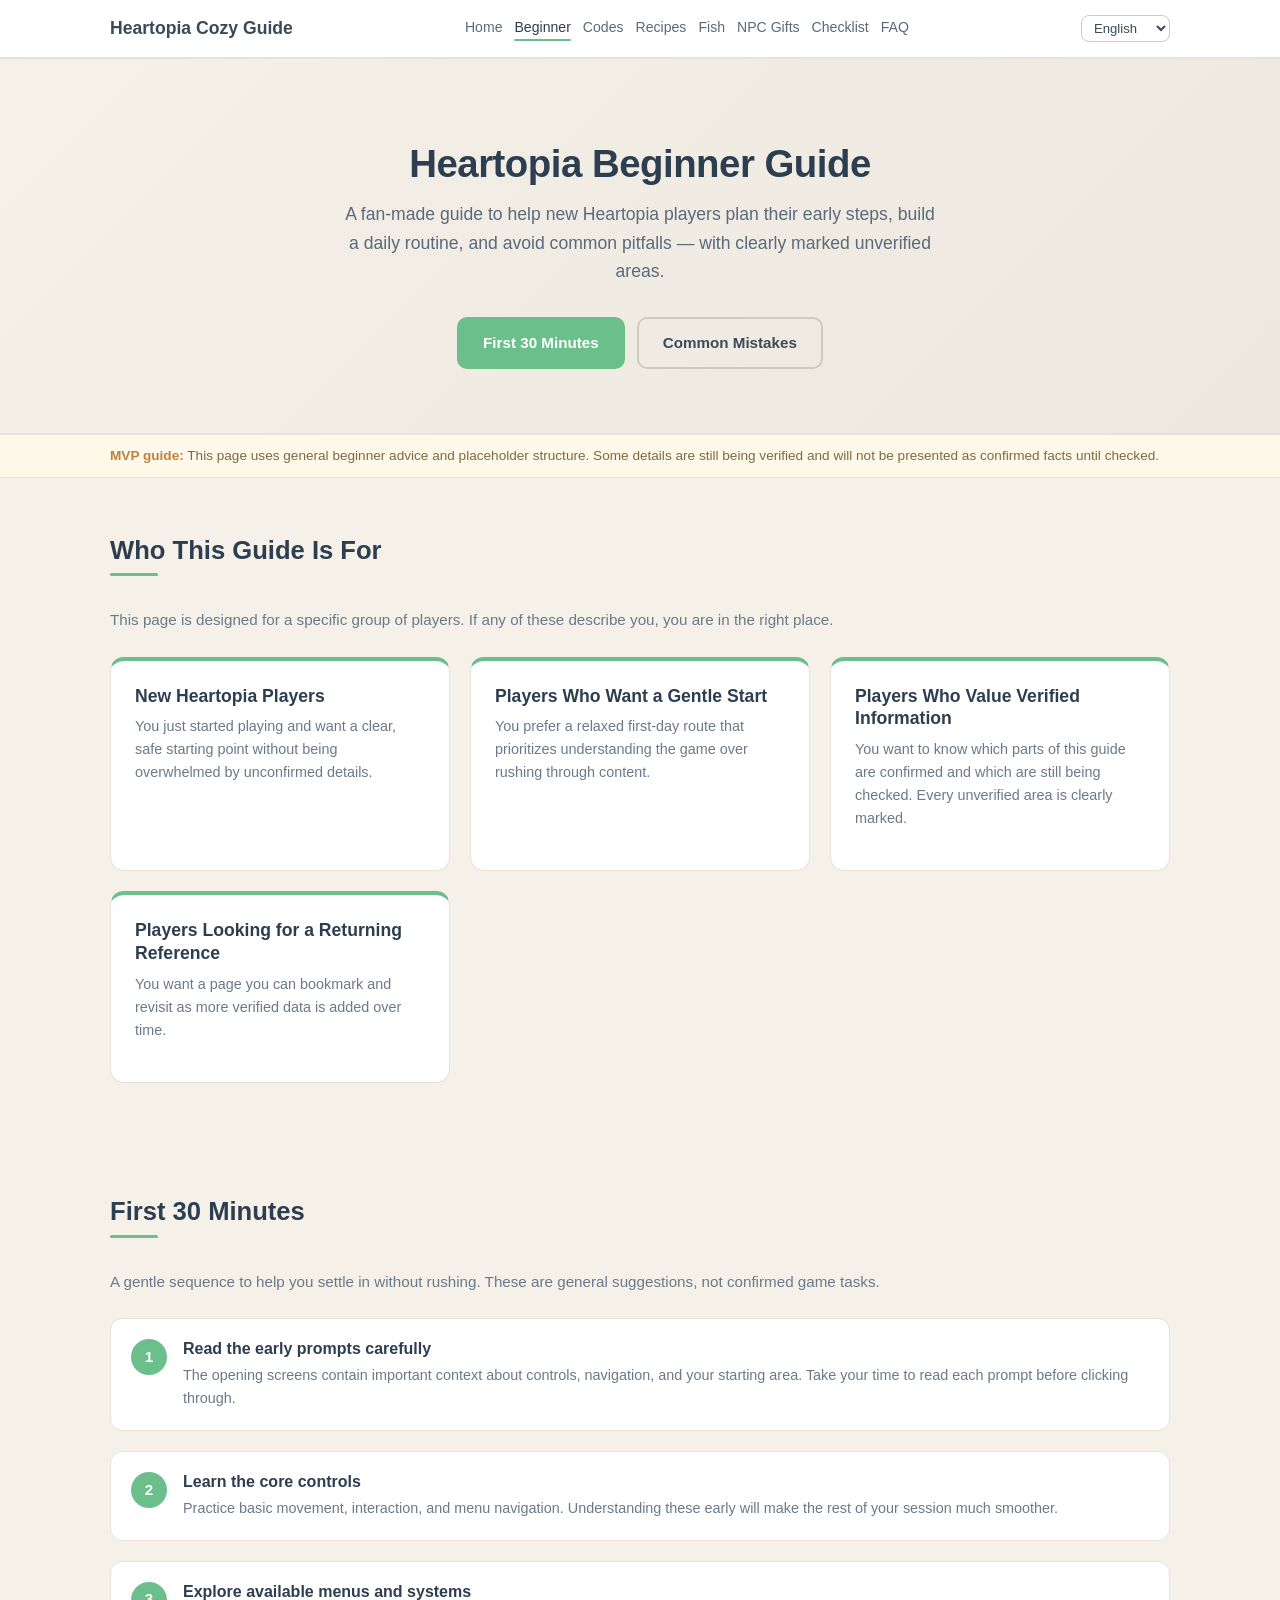
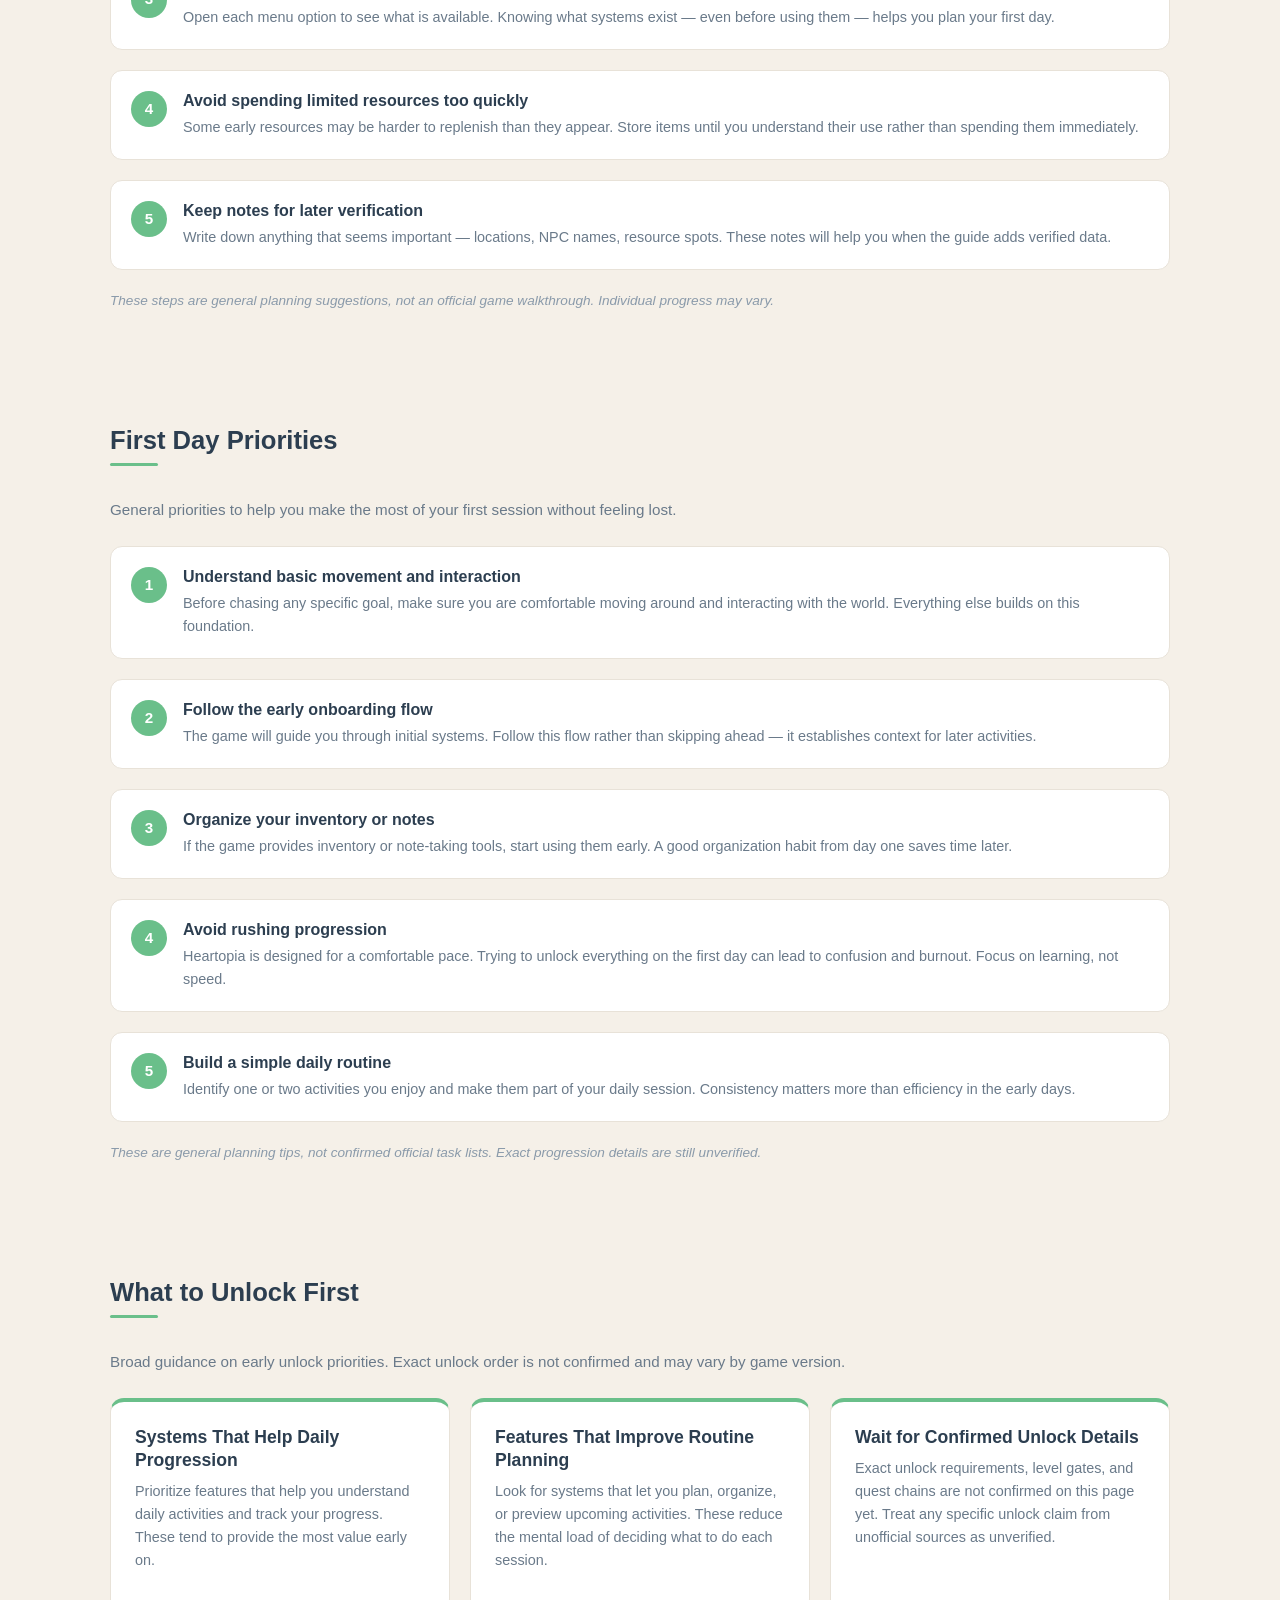
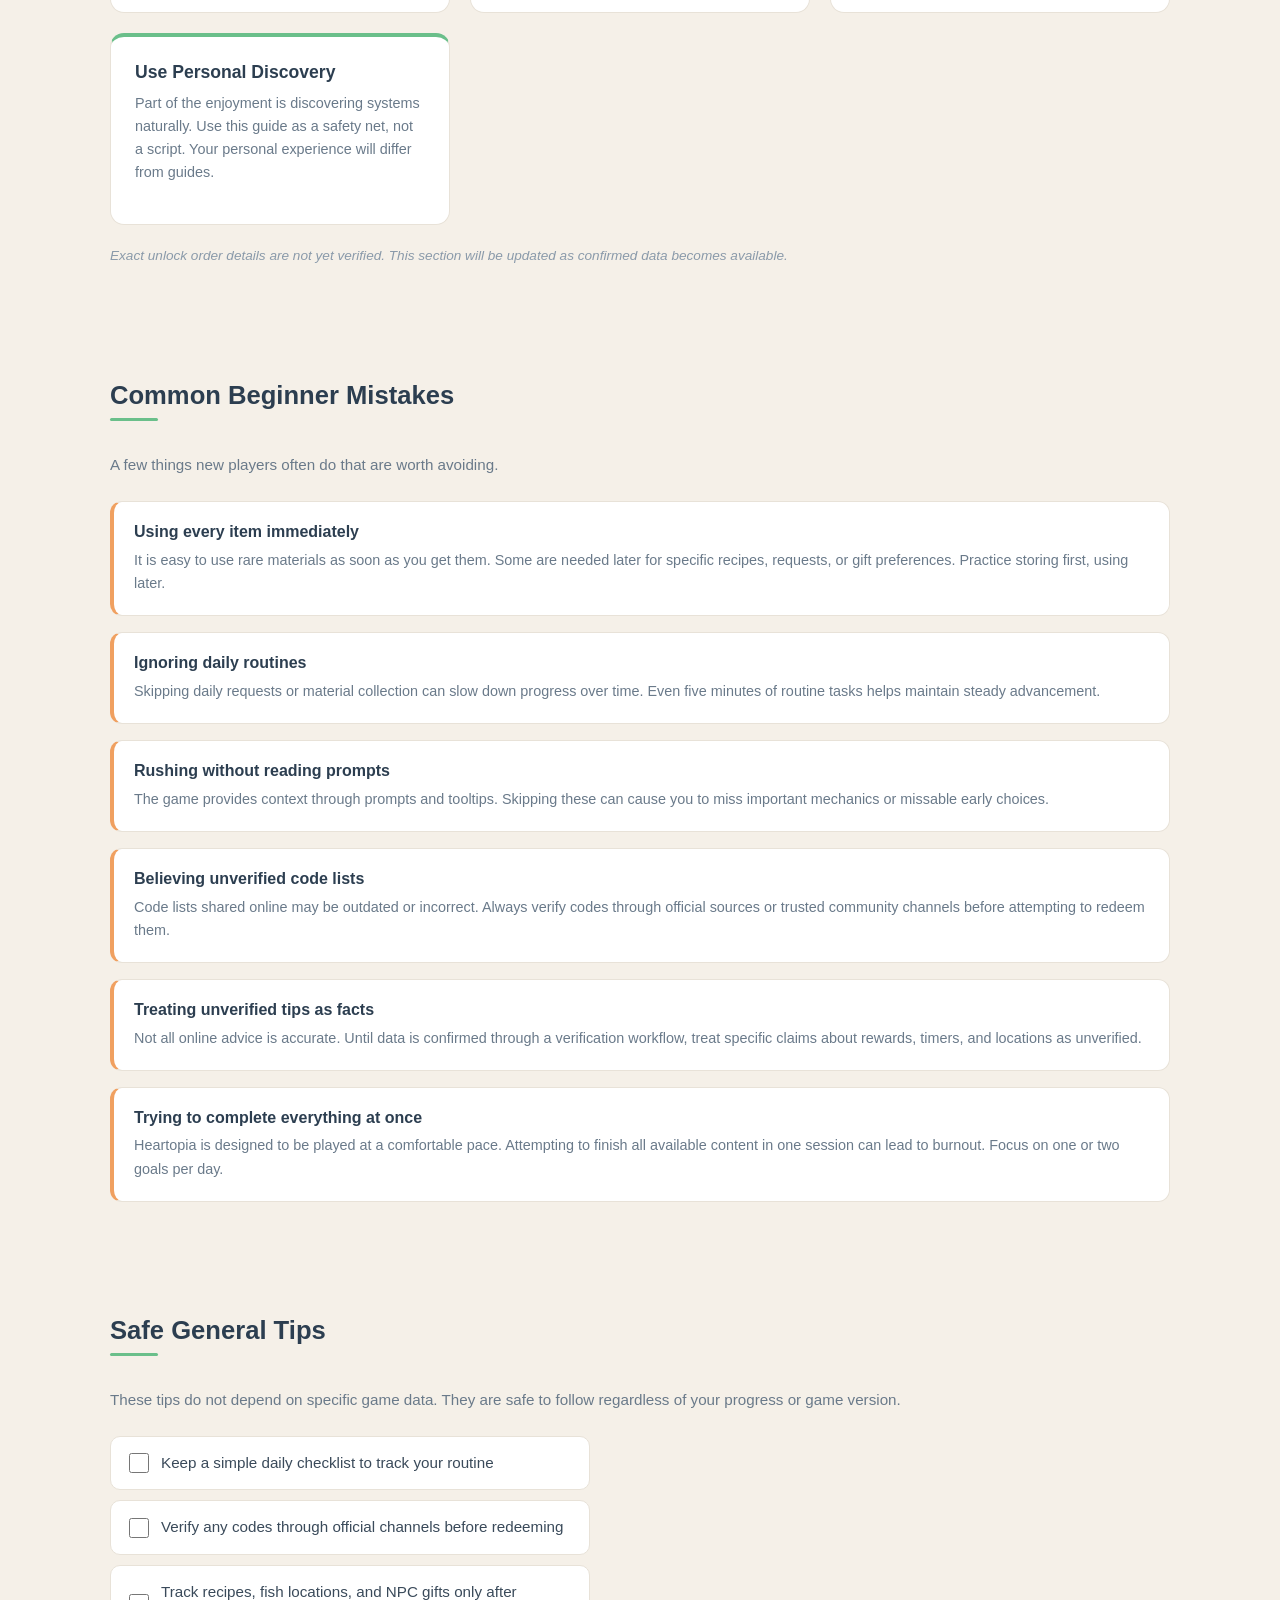
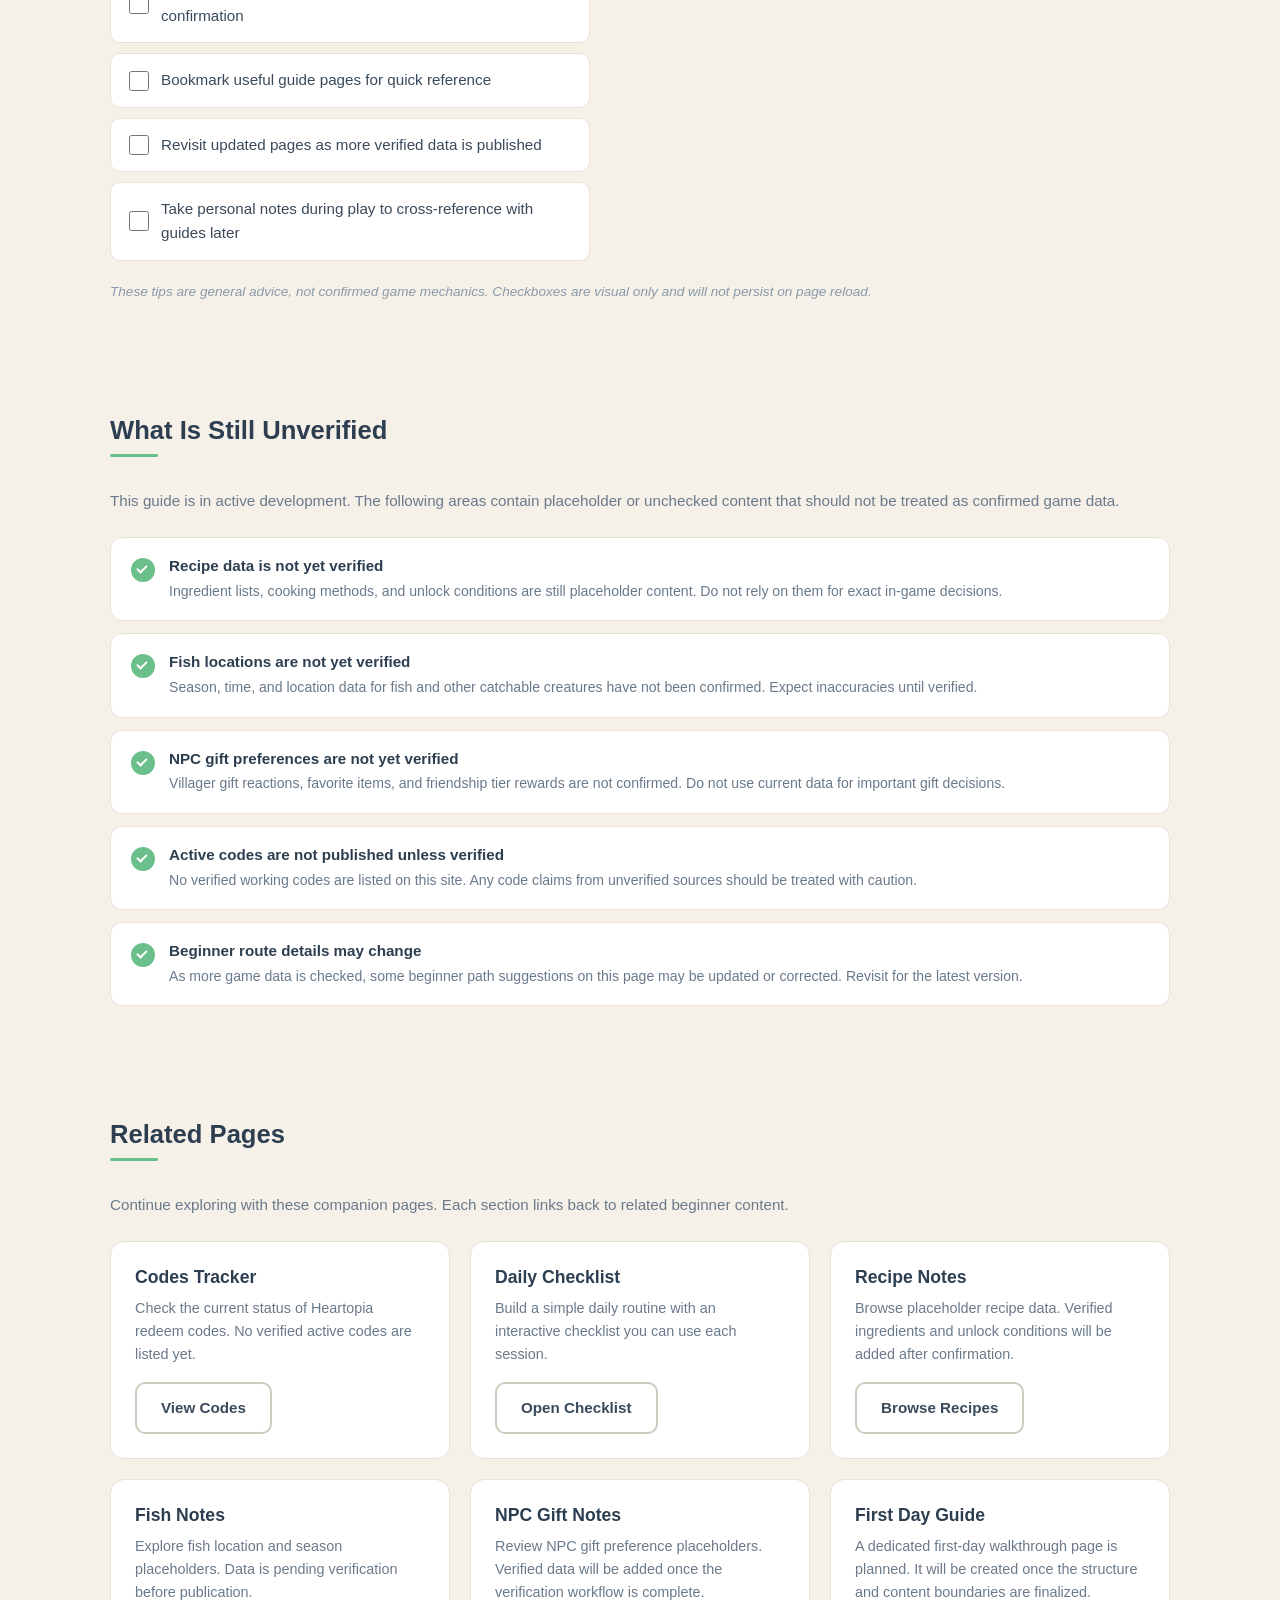
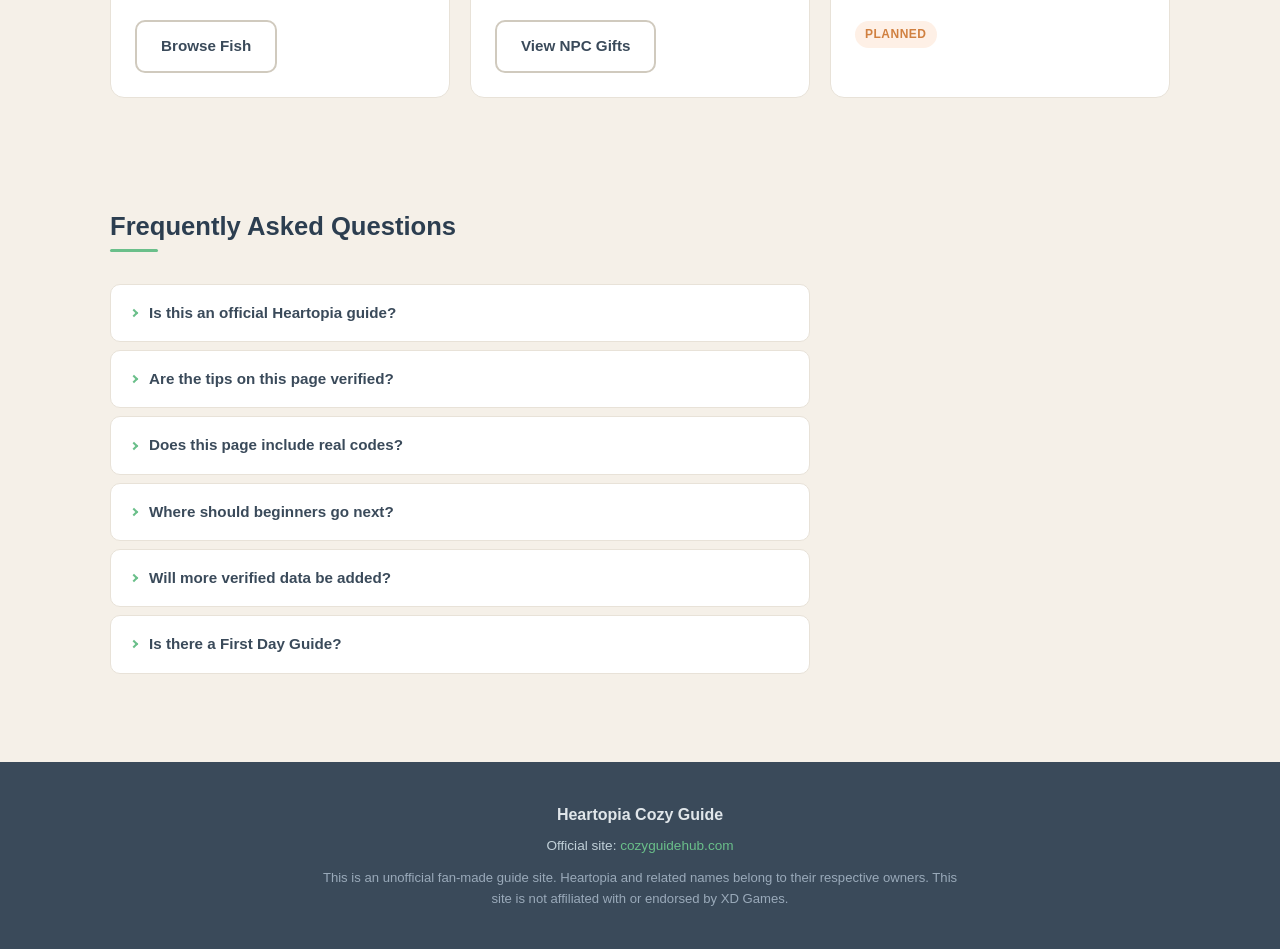
==== commit b2b244cc: "content: upgrade beginner guide traffic entry" ====
--- a/beginner-guide.html
+++ b/beginner-guide.html
@@ -4,7 +4,15 @@
   <meta charset="UTF-8">
   <meta name="viewport" content="width=device-width, initial-scale=1.0">
   <title>Beginner Guide | Cozy Guide Hub</title>
-  <meta name="description" content="A fan-made beginner guide page for Heartopia players with first-day route ideas, daily routine notes, and MVP placeholder guidance.">
+  <meta name="description" content="A fan-made beginner guide for Heartopia players with safe first steps, early planning tips, common beginner mistakes, and clearly marked unverified areas.">
+  <meta property="og:type" content="website">
+  <meta property="og:site_name" content="Cozy Guide Hub">
+  <meta property="og:title" content="Beginner Guide | Cozy Guide Hub">
+  <meta property="og:description" content="A fan-made beginner guide for Heartopia players with safe first steps, early planning tips, common beginner mistakes, and clearly marked unverified areas.">
+  <meta property="og:url" content="https://cozyguidehub.com/beginner-guide.html">
+  <meta name="twitter:card" content="summary">
+  <meta name="twitter:title" content="Beginner Guide | Cozy Guide Hub">
+  <meta name="twitter:description" content="A fan-made beginner guide for Heartopia players with safe first steps, early planning tips, common beginner mistakes, and clearly marked unverified areas.">
   <link rel="stylesheet" href="styles.css">
 </head>
 <body>
@@ -40,9 +48,9 @@
   <section class="hero">
     <div class="container hero-content">
       <h1>Heartopia Beginner Guide</h1>
-      <p class="hero-subtitle">A simple starter route for new Heartopia players: what to do first, what to check daily, and how to avoid early confusion.</p>
+      <p class="hero-subtitle">A fan-made guide to help new Heartopia players plan their early steps, build a daily routine, and avoid common pitfalls — with clearly marked unverified areas.</p>
       <div class="hero-actions">
-        <a href="#first-day" class="btn btn-primary">Start First Day Route</a>
+        <a href="#first-30-min" class="btn btn-primary">First 30 Minutes</a>
         <a href="#mistakes" class="btn btn-secondary">Common Mistakes</a>
       </div>
     </div>
@@ -51,118 +59,152 @@
   <!-- ===== MVP STATUS BANNER ===== -->
   <div class="mvp-banner">
     <div class="container">
-      <p><strong>MVP guide:</strong> This page uses general beginner advice and placeholder structure. Details will be manually verified before public release.</p>
+      <p><strong>MVP guide:</strong> This page uses general beginner advice and placeholder structure. Some details are still being verified and will not be presented as confirmed facts until checked.</p>
     </div>
   </div>
 
-  <!-- ===== FIRST DAY ROUTE ===== -->
-  <section id="first-day" class="section">
-    <div class="container">
-      <h2 class="section-title">First Day Route</h2>
-      <p class="section-subtitle">A simple sequence of actions to help you settle in during your first session.</p>
+  <!-- ===== WHO THIS GUIDE IS FOR ===== -->
+  <section class="section">
+    <div class="container">
+      <h2 class="section-title">Who This Guide Is For</h2>
+      <p class="section-subtitle">This page is designed for a specific group of players. If any of these describe you, you are in the right place.</p>
+      <div class="cards-grid">
+        <div class="card card-priority">
+          <h3>New Heartopia Players</h3>
+          <p>You just started playing and want a clear, safe starting point without being overwhelmed by unconfirmed details.</p>
+        </div>
+        <div class="card card-priority">
+          <h3>Players Who Want a Gentle Start</h3>
+          <p>You prefer a relaxed first-day route that prioritizes understanding the game over rushing through content.</p>
+        </div>
+        <div class="card card-priority">
+          <h3>Players Who Value Verified Information</h3>
+          <p>You want to know which parts of this guide are confirmed and which are still being checked. Every unverified area is clearly marked.</p>
+        </div>
+        <div class="card card-priority">
+          <h3>Players Looking for a Returning Reference</h3>
+          <p>You want a page you can bookmark and revisit as more verified data is added over time.</p>
+        </div>
+      </div>
+    </div>
+  </section>
+
+  <!-- ===== FIRST 30 MINUTES ===== -->
+  <section id="first-30-min" class="section">
+    <div class="container">
+      <h2 class="section-title">First 30 Minutes</h2>
+      <p class="section-subtitle">A gentle sequence to help you settle in without rushing. These are general suggestions, not confirmed game tasks.</p>
       <div class="steps-list">
         <div class="step">
           <span class="step-num">1</span>
           <div class="step-body">
-            <h3>Complete the opening tutorial</h3>
-            <p>Follow the tutorial prompts to learn basic movement, interaction and the town layout. This unlocks your core tools and area access.</p>
+            <h3>Read the early prompts carefully</h3>
+            <p>The opening screens contain important context about controls, navigation, and your starting area. Take your time to read each prompt before clicking through.</p>
           </div>
         </div>
         <div class="step">
           <span class="step-num">2</span>
           <div class="step-body">
-            <h3>Learn the basic controls and town layout</h3>
-            <p>Take a moment to explore the starting area. Understand where shops, bulletin boards, and your home base are located.</p>
+            <h3>Learn the core controls</h3>
+            <p>Practice basic movement, interaction, and menu navigation. Understanding these early will make the rest of your session much smoother.</p>
           </div>
         </div>
         <div class="step">
           <span class="step-num">3</span>
           <div class="step-body">
-            <h3>Pick your first hobby or activity</h3>
-            <p>Choose from cooking, fishing, gardening or crafting. Each hobby opens up new interactions and collectible progress.</p>
+            <h3>Explore available menus and systems</h3>
+            <p>Open each menu option to see what is available. Knowing what systems exist — even before using them — helps you plan your first day.</p>
           </div>
         </div>
         <div class="step">
           <span class="step-num">4</span>
           <div class="step-body">
-            <h3>Check available notices and possible code sources</h3>
-            <p>Look for in-game notices, community boards, or official social channels. Code tracking will be available on this site once verified.</p>
+            <h3>Avoid spending limited resources too quickly</h3>
+            <p>Some early resources may be harder to replenish than they appear. Store items until you understand their use rather than spending them immediately.</p>
           </div>
         </div>
         <div class="step">
           <span class="step-num">5</span>
           <div class="step-body">
-            <h3>Gather common materials</h3>
-            <p>Collect wood, stone, fruit and other basic resources you see around. These are used in many early recipes and requests.</p>
-          </div>
-        </div>
-        <div class="step">
-          <span class="step-num">6</span>
-          <div class="step-body">
-            <h3>Save useful items for recipes, gifts and future tasks</h3>
-            <p>Keep a storage habit from day one. Many items that seem common now may be requested later or used in craft combinations.</p>
-          </div>
-        </div>
-      </div>
-      <p class="footnote">This is a suggested general route, not an official game walkthrough. Individual progress may vary.</p>
-    </div>
-  </section>
-
-  <!-- ===== DAILY ROUTINE ===== -->
-  <section class="section">
-    <div class="container">
-      <h2 class="section-title">Daily Routine</h2>
-      <p class="section-subtitle">A flexible checklist to guide your daily play session.</p>
-      <div class="checklist-items">
-        <label class="check-item">
-          <input type="checkbox"> <span>Check official news or community updates</span>
-        </label>
-        <label class="check-item">
-          <input type="checkbox"> <span>Review daily requests</span>
-        </label>
-        <label class="check-item">
-          <input type="checkbox"> <span>Collect common materials</span>
-        </label>
-        <label class="check-item">
-          <input type="checkbox"> <span>Try one hobby activity</span>
-        </label>
-        <label class="check-item">
-          <input type="checkbox"> <span>Save recipe ingredients</span>
-        </label>
-        <label class="check-item">
-          <input type="checkbox"> <span>Plan NPC gift interactions</span>
-        </label>
-        <label class="check-item">
-          <input type="checkbox"> <span>Take notes for future database updates</span>
-        </label>
-      </div>
-      <p class="footnote">Checkboxes are visual only and will not persist on page reload.</p>
-    </div>
-  </section>
-
-  <!-- ===== BEGINNER PRIORITY CARDS ===== -->
-  <section class="section">
-    <div class="container">
-      <h2 class="section-title">Beginner Priority Cards</h2>
-      <p class="section-subtitle">Four key areas to focus on during your first week.</p>
+            <h3>Keep notes for later verification</h3>
+            <p>Write down anything that seems important — locations, NPC names, resource spots. These notes will help you when the guide adds verified data.</p>
+          </div>
+        </div>
+      </div>
+      <p class="footnote">These steps are general planning suggestions, not an official game walkthrough. Individual progress may vary.</p>
+    </div>
+  </section>
+
+  <!-- ===== FIRST DAY PRIORITIES ===== -->
+  <section class="section">
+    <div class="container">
+      <h2 class="section-title">First Day Priorities</h2>
+      <p class="section-subtitle">General priorities to help you make the most of your first session without feeling lost.</p>
+      <div class="steps-list">
+        <div class="step">
+          <span class="step-num">1</span>
+          <div class="step-body">
+            <h3>Understand basic movement and interaction</h3>
+            <p>Before chasing any specific goal, make sure you are comfortable moving around and interacting with the world. Everything else builds on this foundation.</p>
+          </div>
+        </div>
+        <div class="step">
+          <span class="step-num">2</span>
+          <div class="step-body">
+            <h3>Follow the early onboarding flow</h3>
+            <p>The game will guide you through initial systems. Follow this flow rather than skipping ahead — it establishes context for later activities.</p>
+          </div>
+        </div>
+        <div class="step">
+          <span class="step-num">3</span>
+          <div class="step-body">
+            <h3>Organize your inventory or notes</h3>
+            <p>If the game provides inventory or note-taking tools, start using them early. A good organization habit from day one saves time later.</p>
+          </div>
+        </div>
+        <div class="step">
+          <span class="step-num">4</span>
+          <div class="step-body">
+            <h3>Avoid rushing progression</h3>
+            <p>Heartopia is designed for a comfortable pace. Trying to unlock everything on the first day can lead to confusion and burnout. Focus on learning, not speed.</p>
+          </div>
+        </div>
+        <div class="step">
+          <span class="step-num">5</span>
+          <div class="step-body">
+            <h3>Build a simple daily routine</h3>
+            <p>Identify one or two activities you enjoy and make them part of your daily session. Consistency matters more than efficiency in the early days.</p>
+          </div>
+        </div>
+      </div>
+      <p class="footnote">These are general planning tips, not confirmed official task lists. Exact progression details are still unverified.</p>
+    </div>
+  </section>
+
+  <!-- ===== WHAT TO UNLOCK FIRST ===== -->
+  <section class="section">
+    <div class="container">
+      <h2 class="section-title">What to Unlock First</h2>
+      <p class="section-subtitle">Broad guidance on early unlock priorities. Exact unlock order is not confirmed and may vary by game version.</p>
       <div class="cards-grid">
         <div class="card card-priority">
-          <h3>Learn the town systems</h3>
-          <p>Take time to understand the shop system, inventory management, and NPC interaction basics. Rushing through these can lead to early confusion.</p>
-        </div>
-        <div class="card card-priority">
-          <h3>Build a simple daily habit</h3>
-          <p>Establish a short repeating routine early. Consistency matters more than efficiency in the first few days. A few focused actions are better than scattered exploration.</p>
-        </div>
-        <div class="card card-priority">
-          <h3>Avoid wasting rare items</h3>
-          <p>Some materials are harder to find than they first appear. If an item seems limited or takes effort to obtain, store it until you know its use.</p>
-        </div>
-        <div class="card card-priority">
-          <h3>Track useful discoveries</h3>
-          <p>Keep personal notes about fish locations, gift reactions, and recipe results. These will help you when the guide database expands with verified data.</p>
-        </div>
-      </div>
+          <h3>Systems That Help Daily Progression</h3>
+          <p>Prioritize features that help you understand daily activities and track your progress. These tend to provide the most value early on.</p>
+        </div>
+        <div class="card card-priority">
+          <h3>Features That Improve Routine Planning</h3>
+          <p>Look for systems that let you plan, organize, or preview upcoming activities. These reduce the mental load of deciding what to do each session.</p>
+        </div>
+        <div class="card card-priority">
+          <h3>Wait for Confirmed Unlock Details</h3>
+          <p>Exact unlock requirements, level gates, and quest chains are not confirmed on this page yet. Treat any specific unlock claim from unofficial sources as unverified.</p>
+        </div>
+        <div class="card card-priority">
+          <h3>Use Personal Discovery</h3>
+          <p>Part of the enjoyment is discovering systems naturally. Use this guide as a safety net, not a script. Your personal experience will differ from guides.</p>
+        </div>
+      </div>
+      <p class="footnote">Exact unlock order details are not yet verified. This section will be updated as confirmed data becomes available.</p>
     </div>
   </section>
 
@@ -181,14 +223,18 @@
           <p class="mistake-consequence">Skipping daily requests or material collection can slow down progress over time. Even five minutes of routine tasks helps maintain steady advancement.</p>
         </div>
         <div class="mistake-item">
-          <h3>Not tracking useful materials</h3>
-          <p class="mistake-consequence">Many items that seem common now may become important later. Keeping a simple log of what you find and where helps avoid repeated searching.</p>
+          <h3>Rushing without reading prompts</h3>
+          <p class="mistake-consequence">The game provides context through prompts and tooltips. Skipping these can cause you to miss important mechanics or missable early choices.</p>
         </div>
         <div class="mistake-item">
           <h3>Believing unverified code lists</h3>
           <p class="mistake-consequence">Code lists shared online may be outdated or incorrect. Always verify codes through official sources or trusted community channels before attempting to redeem them.</p>
         </div>
         <div class="mistake-item">
+          <h3>Treating unverified tips as facts</h3>
+          <p class="mistake-consequence">Not all online advice is accurate. Until data is confirmed through a verification workflow, treat specific claims about rewards, timers, and locations as unverified.</p>
+        </div>
+        <div class="mistake-item">
           <h3>Trying to complete everything at once</h3>
           <p class="mistake-consequence">Heartopia is designed to be played at a comfortable pace. Attempting to finish all available content in one session can lead to burnout. Focus on one or two goals per day.</p>
         </div>
@@ -196,53 +242,115 @@
     </div>
   </section>
 
-  <!-- ===== WHAT WILL BE ADDED LATER ===== -->
-  <section class="section">
-    <div class="container">
-      <h2 class="section-title">What Will Be Added Later</h2>
-      <p class="section-subtitle">This guide is in active development. Here is what is planned for future updates.</p>
+  <!-- ===== SAFE GENERAL TIPS ===== -->
+  <section class="section">
+    <div class="container">
+      <h2 class="section-title">Safe General Tips</h2>
+      <p class="section-subtitle">These tips do not depend on specific game data. They are safe to follow regardless of your progress or game version.</p>
+      <div class="checklist-items">
+        <label class="check-item">
+          <input type="checkbox"> <span>Keep a simple daily checklist to track your routine</span>
+        </label>
+        <label class="check-item">
+          <input type="checkbox"> <span>Verify any codes through official channels before redeeming</span>
+        </label>
+        <label class="check-item">
+          <input type="checkbox"> <span>Track recipes, fish locations, and NPC gifts only after confirmation</span>
+        </label>
+        <label class="check-item">
+          <input type="checkbox"> <span>Bookmark useful guide pages for quick reference</span>
+        </label>
+        <label class="check-item">
+          <input type="checkbox"> <span>Revisit updated pages as more verified data is published</span>
+        </label>
+        <label class="check-item">
+          <input type="checkbox"> <span>Take personal notes during play to cross-reference with guides later</span>
+        </label>
+      </div>
+      <p class="footnote">These tips are general advice, not confirmed game mechanics. Checkboxes are visual only and will not persist on page reload.</p>
+    </div>
+  </section>
+
+  <!-- ===== WHAT IS STILL UNVERIFIED ===== -->
+  <section class="section">
+    <div class="container">
+      <h2 class="section-title">What Is Still Unverified</h2>
+      <p class="section-subtitle">This guide is in active development. The following areas contain placeholder or unchecked content that should not be treated as confirmed game data.</p>
       <div class="future-list">
         <div class="future-item">
           <span class="future-icon"></span>
           <div>
-            <h3>Verified beginner route</h3>
-            <p>A detailed, verified step-by-step beginner path with confirmed game references.</p>
+            <h3>Recipe data is not yet verified</h3>
+            <p>Ingredient lists, cooking methods, and unlock conditions are still placeholder content. Do not rely on them for exact in-game decisions.</p>
           </div>
         </div>
         <div class="future-item">
           <span class="future-icon"></span>
           <div>
-            <h3>Real code verification workflow</h3>
-            <p>A system to track and verify working codes before listing them on the site.</p>
+            <h3>Fish locations are not yet verified</h3>
+            <p>Season, time, and location data for fish and other catchable creatures have not been confirmed. Expect inaccuracies until verified.</p>
           </div>
         </div>
         <div class="future-item">
           <span class="future-icon"></span>
           <div>
-            <h3>Recipe database</h3>
-            <p>Searchable recipe notes with confirmed ingredients, unlock requirements, and usage tips.</p>
+            <h3>NPC gift preferences are not yet verified</h3>
+            <p>Villager gift reactions, favorite items, and friendship tier rewards are not confirmed. Do not use current data for important gift decisions.</p>
           </div>
         </div>
         <div class="future-item">
           <span class="future-icon"></span>
           <div>
-            <h3>Fish and insect notes</h3>
-            <p>Detailed location, season, and time data for every catchable creature.</p>
+            <h3>Active codes are not published unless verified</h3>
+            <p>No verified working codes are listed on this site. Any code claims from unverified sources should be treated with caution.</p>
           </div>
         </div>
         <div class="future-item">
           <span class="future-icon"></span>
           <div>
-            <h3>NPC gift guide</h3>
-            <p>A complete reference for villager gift preferences across all friendship tiers.</p>
-          </div>
-        </div>
-        <div class="future-item">
-          <span class="future-icon"></span>
-          <div>
-            <h3>Daily checklist tool</h3>
-            <p>An interactive checklist that saves your progress across visits.</p>
-          </div>
+            <h3>Beginner route details may change</h3>
+            <p>As more game data is checked, some beginner path suggestions on this page may be updated or corrected. Revisit for the latest version.</p>
+          </div>
+        </div>
+      </div>
+    </div>
+  </section>
+
+  <!-- ===== RELATED PAGES ===== -->
+  <section class="section">
+    <div class="container">
+      <h2 class="section-title">Related Pages</h2>
+      <p class="section-subtitle">Continue exploring with these companion pages. Each section links back to related beginner content.</p>
+      <div class="cards-grid">
+        <div class="card">
+          <h3>Codes Tracker</h3>
+          <p>Check the current status of Heartopia redeem codes. No verified active codes are listed yet.</p>
+          <a href="codes.html" class="btn btn-secondary">View Codes</a>
+        </div>
+        <div class="card">
+          <h3>Daily Checklist</h3>
+          <p>Build a simple daily routine with an interactive checklist you can use each session.</p>
+          <a href="checklist.html" class="btn btn-secondary">Open Checklist</a>
+        </div>
+        <div class="card">
+          <h3>Recipe Notes</h3>
+          <p>Browse placeholder recipe data. Verified ingredients and unlock conditions will be added after confirmation.</p>
+          <a href="recipes.html" class="btn btn-secondary">Browse Recipes</a>
+        </div>
+        <div class="card">
+          <h3>Fish Notes</h3>
+          <p>Explore fish location and season placeholders. Data is pending verification before publication.</p>
+          <a href="fish.html" class="btn btn-secondary">Browse Fish</a>
+        </div>
+        <div class="card">
+          <h3>NPC Gift Notes</h3>
+          <p>Review NPC gift preference placeholders. Verified data will be added once the verification workflow is complete.</p>
+          <a href="npc-gifts.html" class="btn btn-secondary">View NPC Gifts</a>
+        </div>
+        <div class="card">
+          <h3>First Day Guide</h3>
+          <p>A dedicated first-day walkthrough page is planned. It will be created once the structure and content boundaries are finalized.</p>
+          <span class="tag tag-coming">Planned</span>
         </div>
       </div>
     </div>
@@ -254,24 +362,28 @@
       <h2 class="section-title">Frequently Asked Questions</h2>
       <div class="faq-list">
         <details class="faq-item">
-          <summary>Is this an official guide?</summary>
+          <summary>Is this an official Heartopia guide?</summary>
           <p>No. This is an unofficial fan-made guide. It is not affiliated with XD Games or the Heartopia development team.</p>
         </details>
         <details class="faq-item">
-          <summary>Is this guide based on verified game data?</summary>
-          <p>Not yet. This MVP page uses general beginner advice and placeholder content. All data will be manually verified before the guide is marked as accurate.</p>
-        </details>
-        <details class="faq-item">
-          <summary>Should I follow this route exactly?</summary>
-          <p>No. This is a suggested path based on common beginner experiences. Your actual progress may differ depending on in-game updates, personal play style, and available content.</p>
-        </details>
-        <details class="faq-item">
-          <summary>Where are the real codes?</summary>
-          <p>No working codes are listed on this site yet. The Codes section currently shows sample placeholders. Verified codes will be added once a confirmation workflow is in place.</p>
-        </details>
-        <details class="faq-item">
-          <summary>What page should beginners visit next?</summary>
-          <p>Start with this beginner guide, then explore the Codes, Recipes, Fish and NPC Gifts sections as they become available. Each section will link back to related beginner content.</p>
+          <summary>Are the tips on this page verified?</summary>
+          <p>Not yet. This page uses general beginner advice and placeholder structure. All data will be manually verified before the guide is marked as accurate. Unverified areas are clearly labeled throughout the page.</p>
+        </details>
+        <details class="faq-item">
+          <summary>Does this page include real codes?</summary>
+          <p>No. No verified active codes are listed on this site. The Codes Tracker page currently shows an empty verified state. Real codes will be added only after a confirmation workflow is in place.</p>
+        </details>
+        <details class="faq-item">
+          <summary>Where should beginners go next?</summary>
+          <p>Start with this beginner guide, then explore the Daily Checklist to build a routine, and check the Codes Tracker for any verified codes. The Recipes, Fish, and NPC Gift pages will expand as data is confirmed.</p>
+        </details>
+        <details class="faq-item">
+          <summary>Will more verified data be added?</summary>
+          <p>Yes. This guide will be updated as game data is manually verified. Each update will clearly mark which sections have been confirmed and which remain unverified. Check back for the latest version.</p>
+        </details>
+        <details class="faq-item">
+          <summary>Is there a First Day Guide?</summary>
+          <p>A dedicated First Day Guide page is planned for a future update. It will provide a more detailed first-session walkthrough once the content structure is finalized.</p>
         </details>
       </div>
     </div>
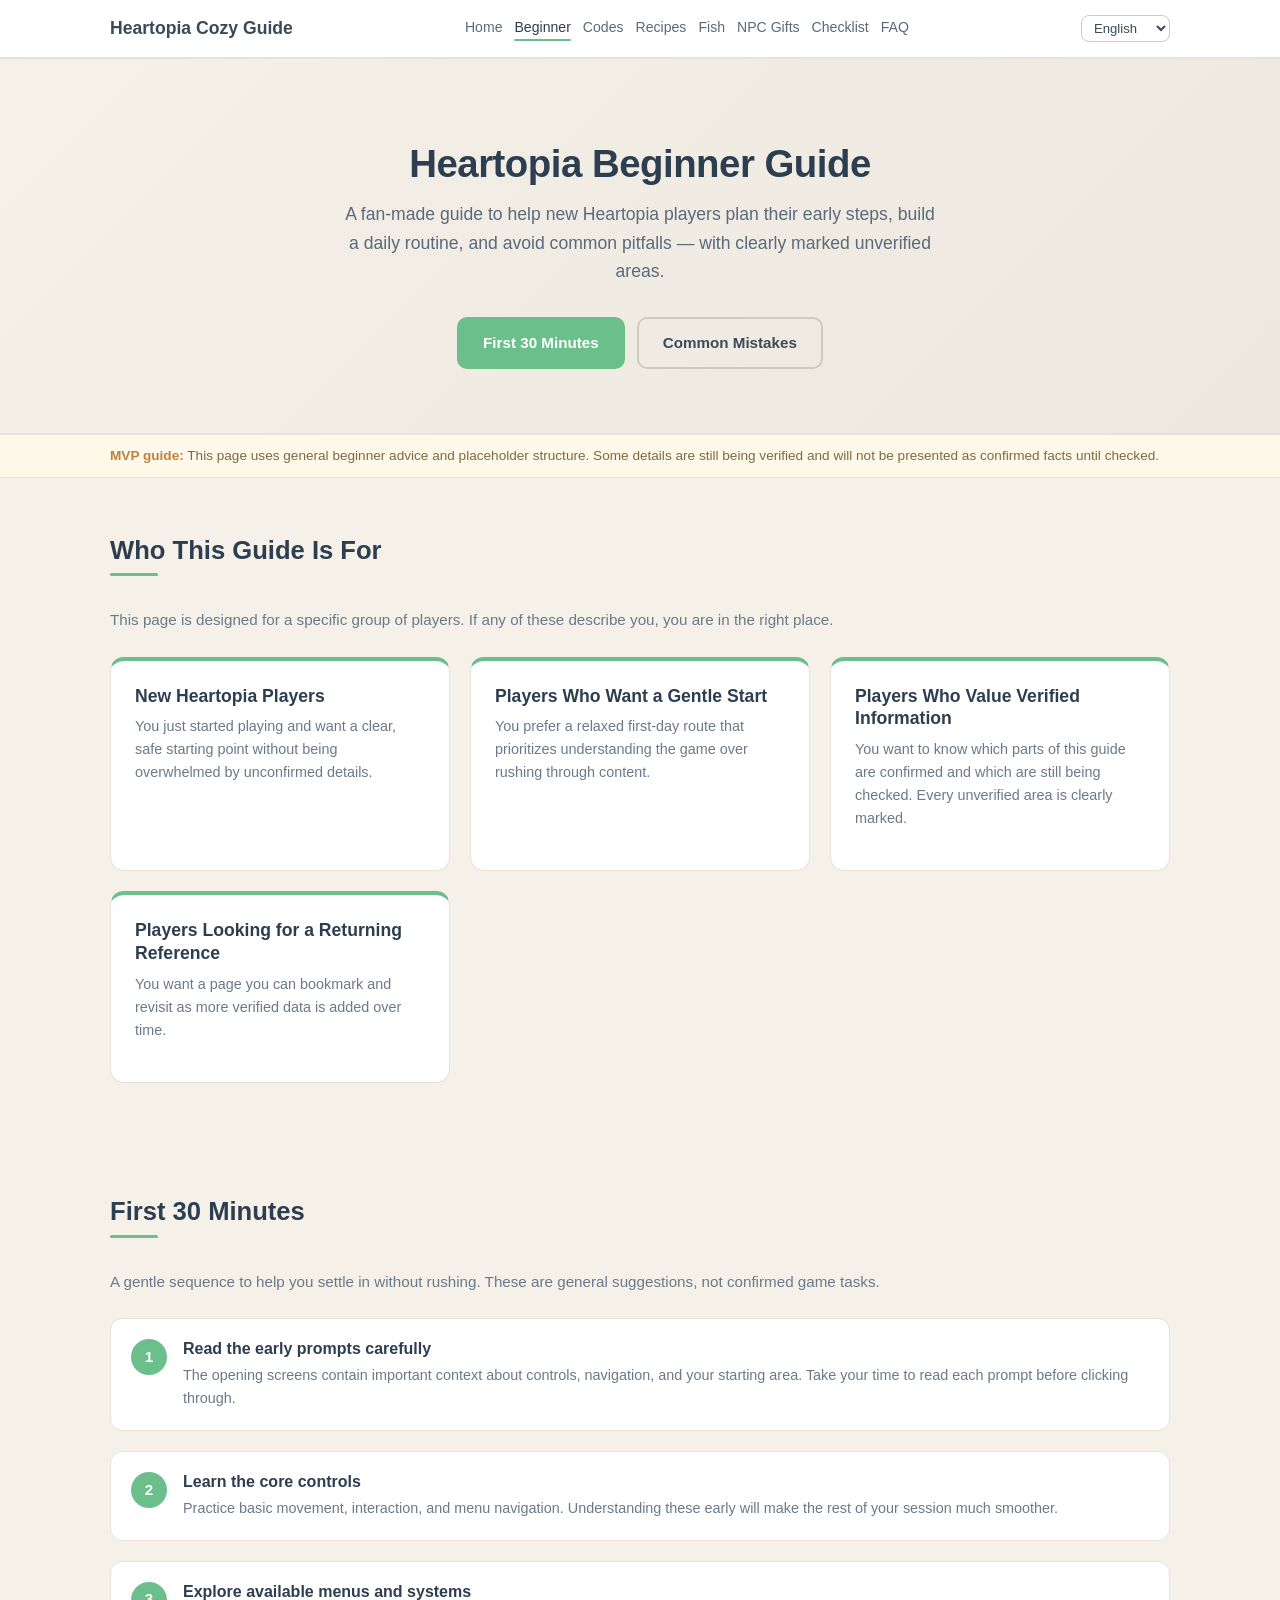
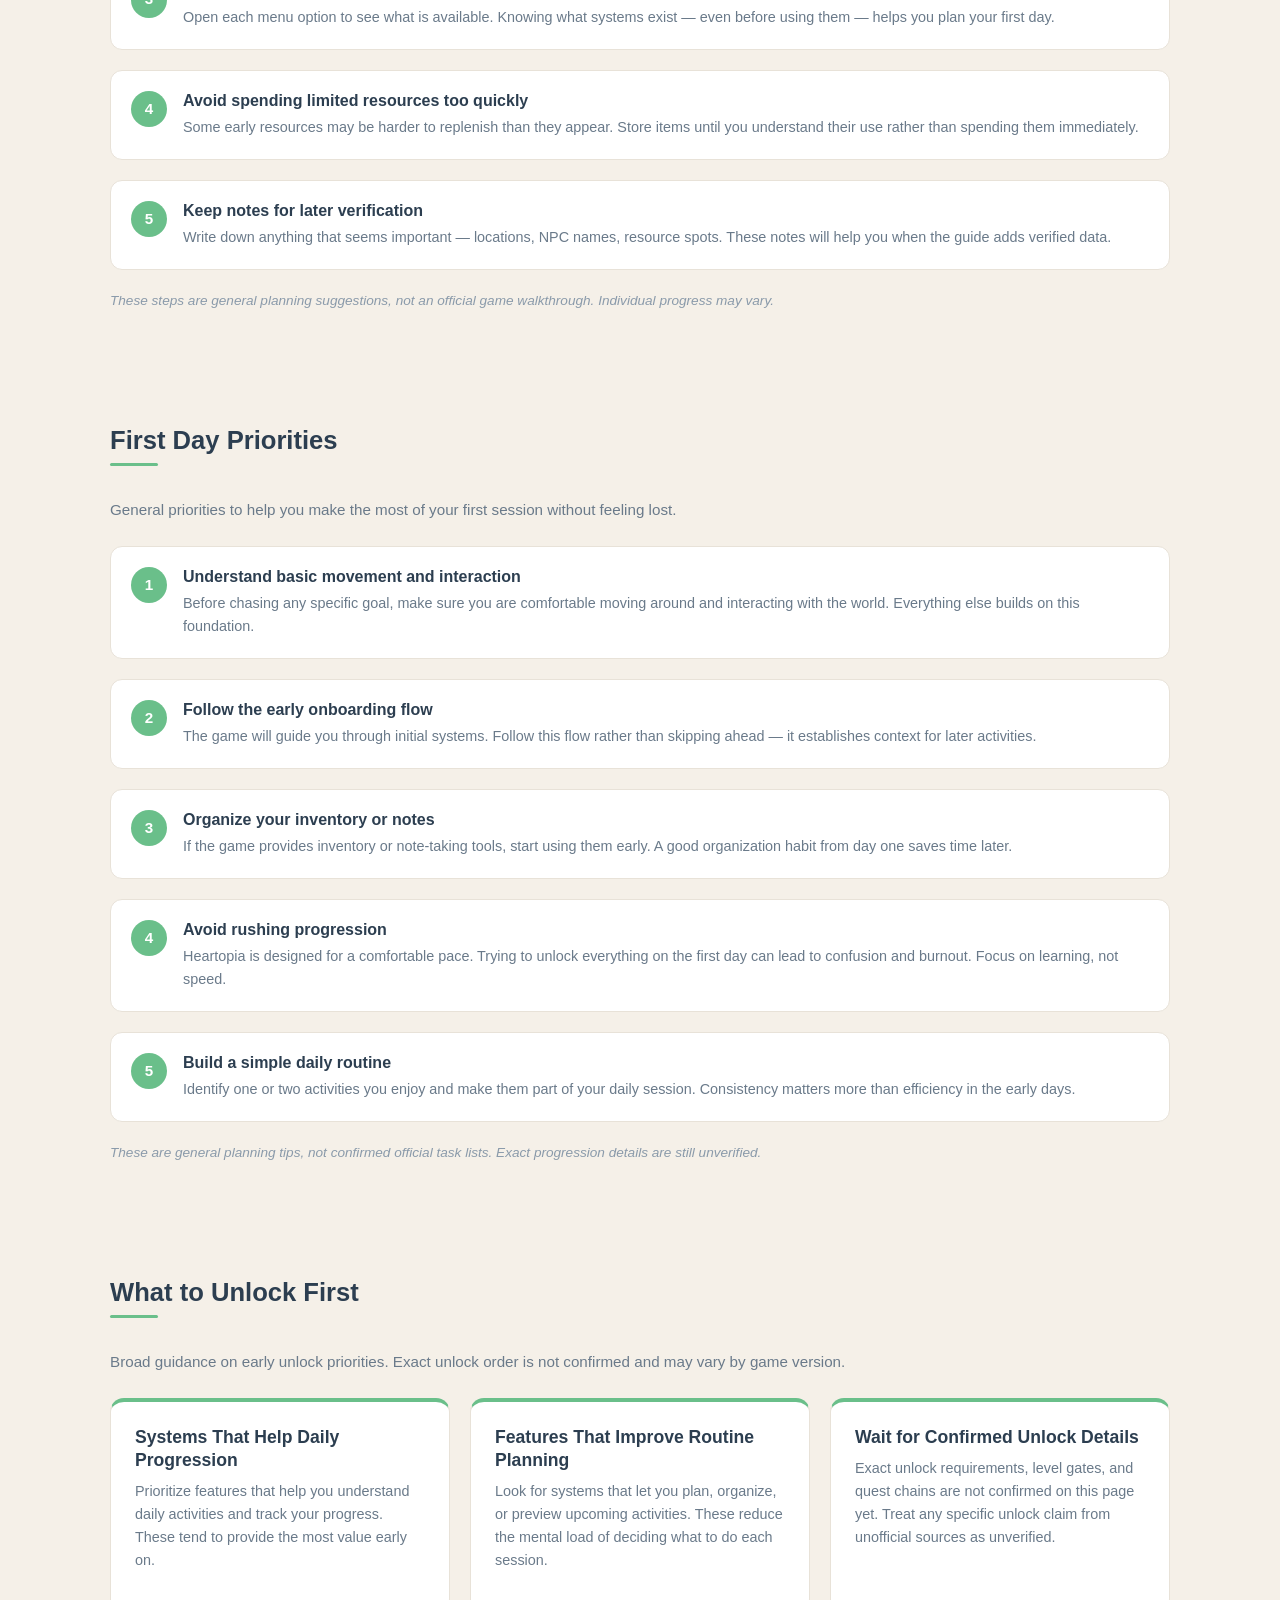
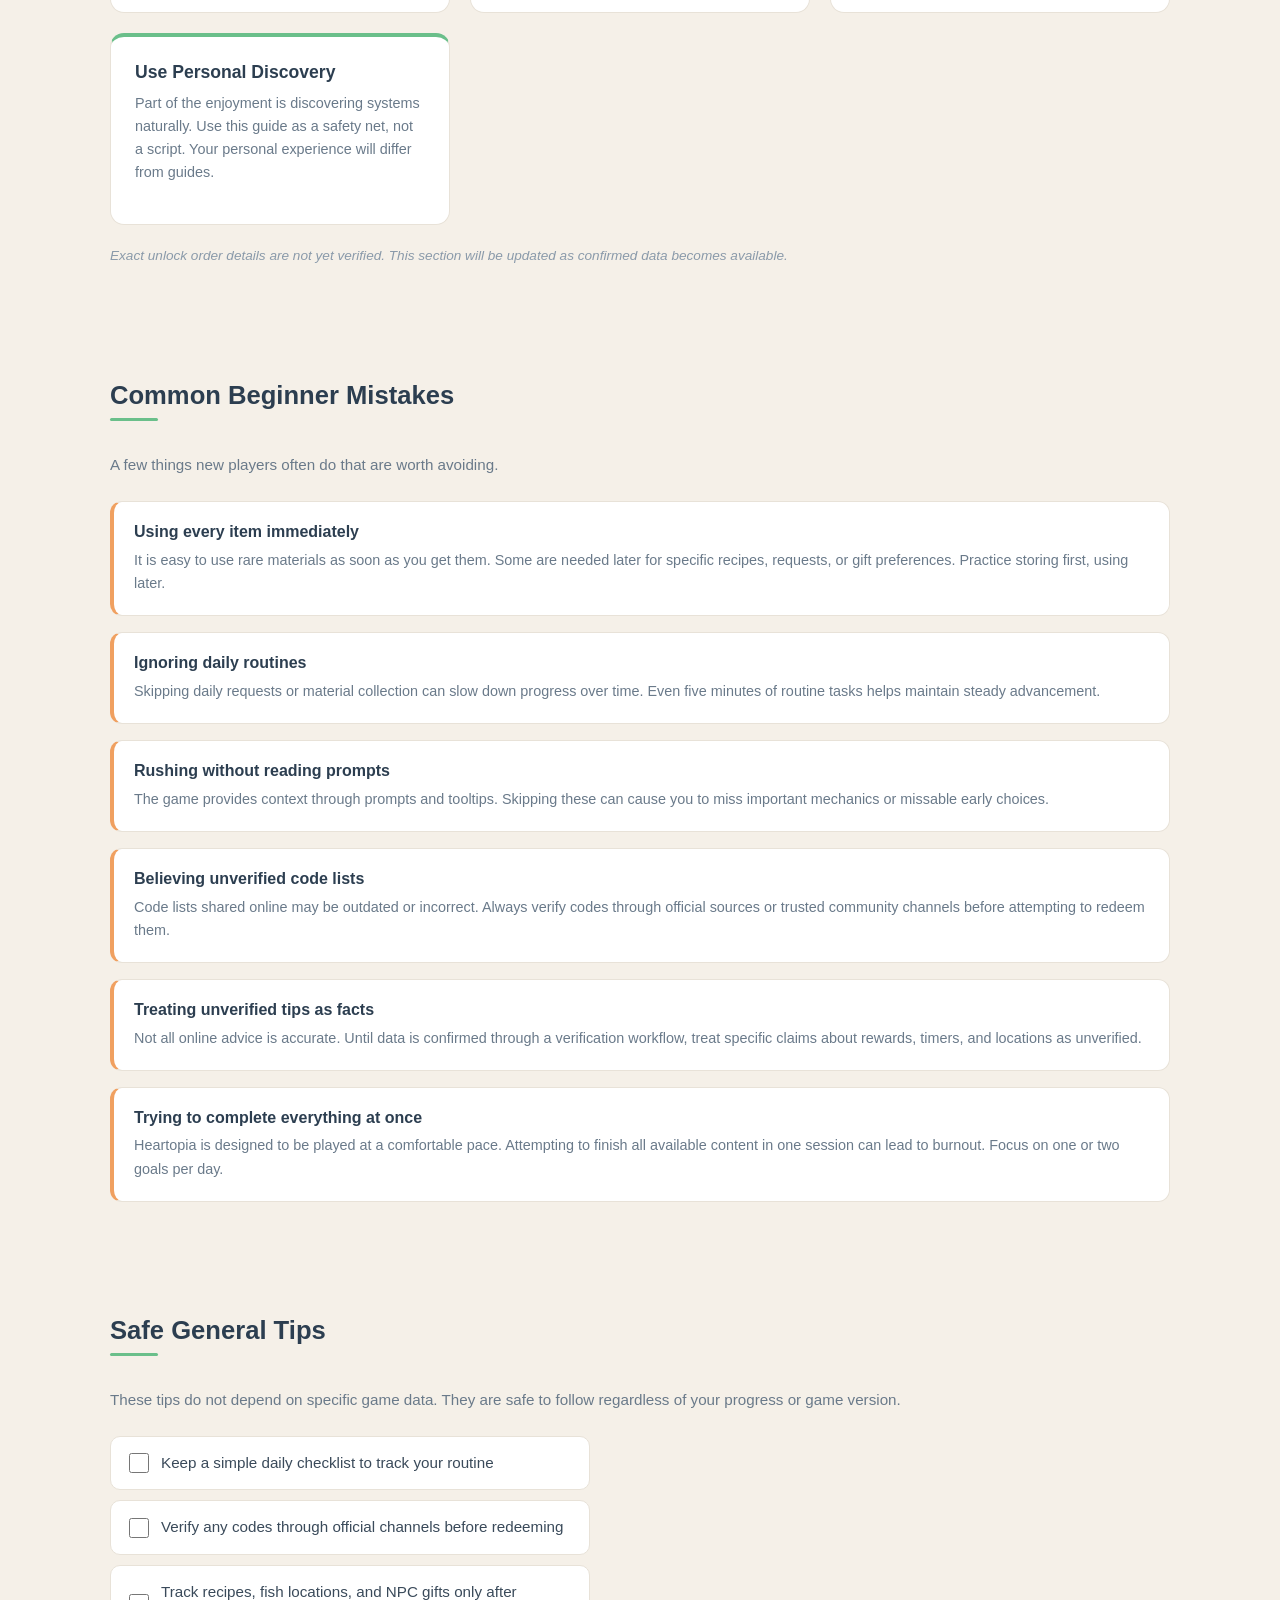
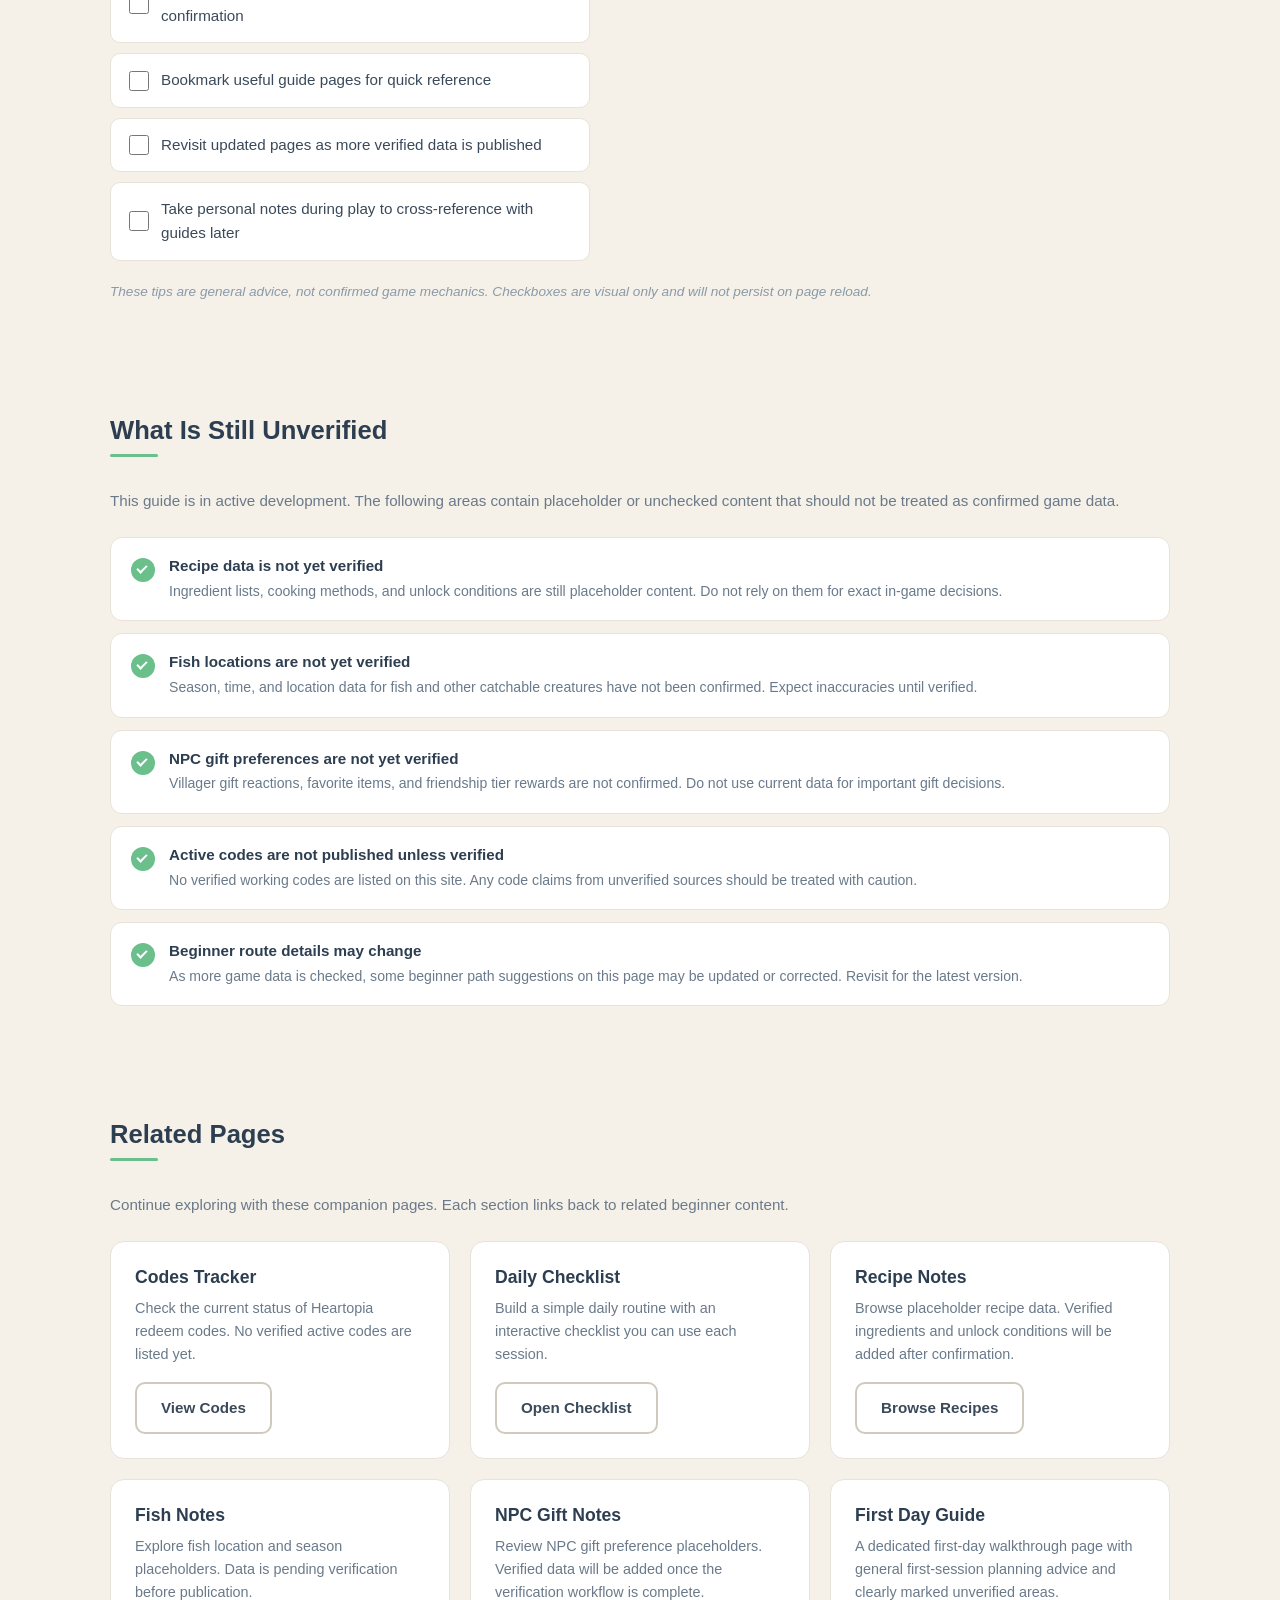
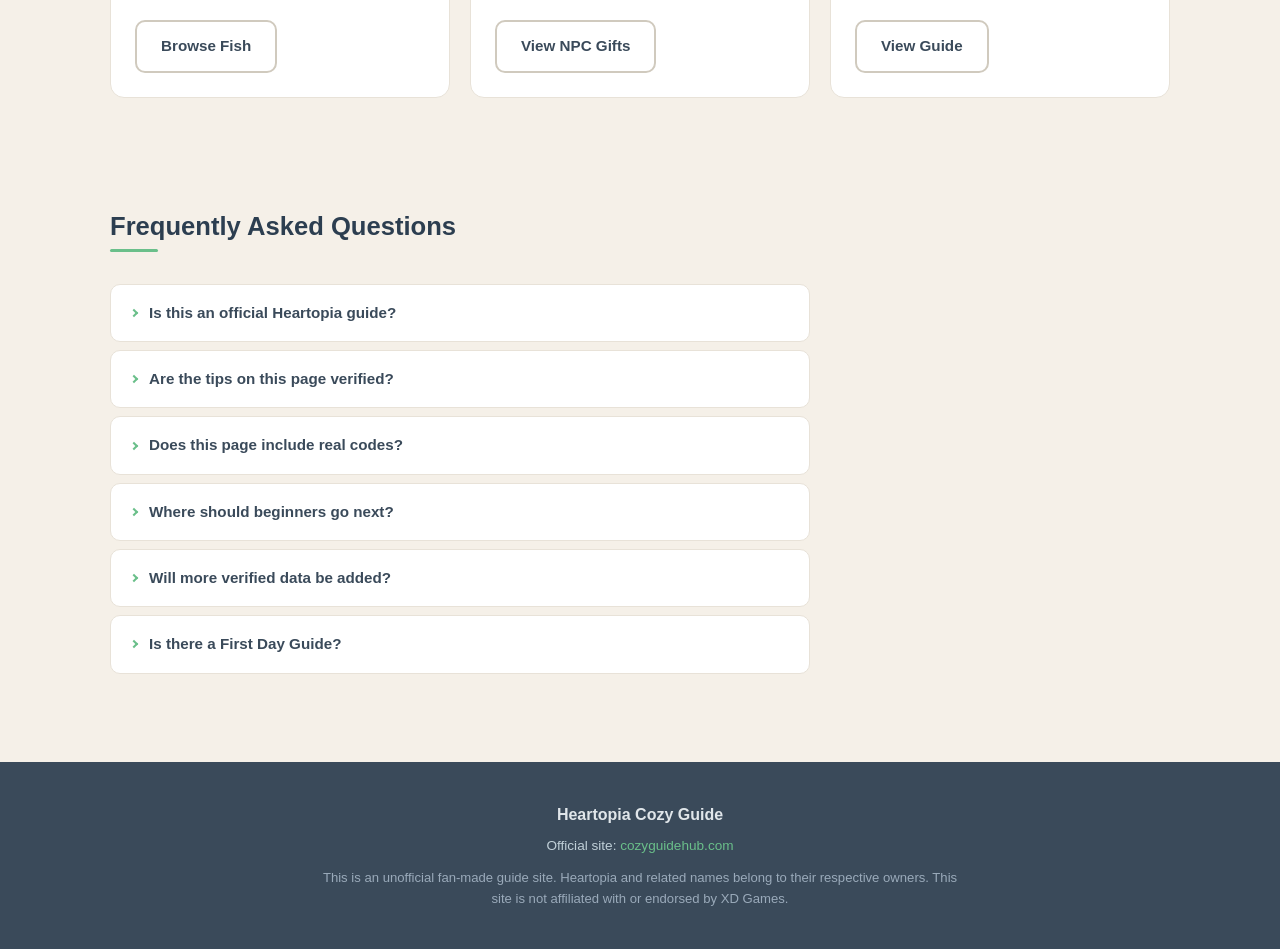
==== commit 57fcfee7: "content: add first day guide page" ====
--- a/beginner-guide.html
+++ b/beginner-guide.html
@@ -349,8 +349,8 @@
         </div>
         <div class="card">
           <h3>First Day Guide</h3>
-          <p>A dedicated first-day walkthrough page is planned. It will be created once the structure and content boundaries are finalized.</p>
-          <span class="tag tag-coming">Planned</span>
+          <p>A dedicated first-day walkthrough page with general first-session planning advice and clearly marked unverified areas.</p>
+          <a href="first-day-guide.html" class="btn btn-secondary">View Guide</a>
         </div>
       </div>
     </div>
@@ -383,7 +383,7 @@
         </details>
         <details class="faq-item">
           <summary>Is there a First Day Guide?</summary>
-          <p>A dedicated First Day Guide page is planned for a future update. It will provide a more detailed first-session walkthrough once the content structure is finalized.</p>
+          <p>Yes. A dedicated <a href="first-day-guide.html">First Day Guide</a> page is now available with general first-session planning advice and clearly marked unverified areas.</p>
         </details>
       </div>
     </div>
